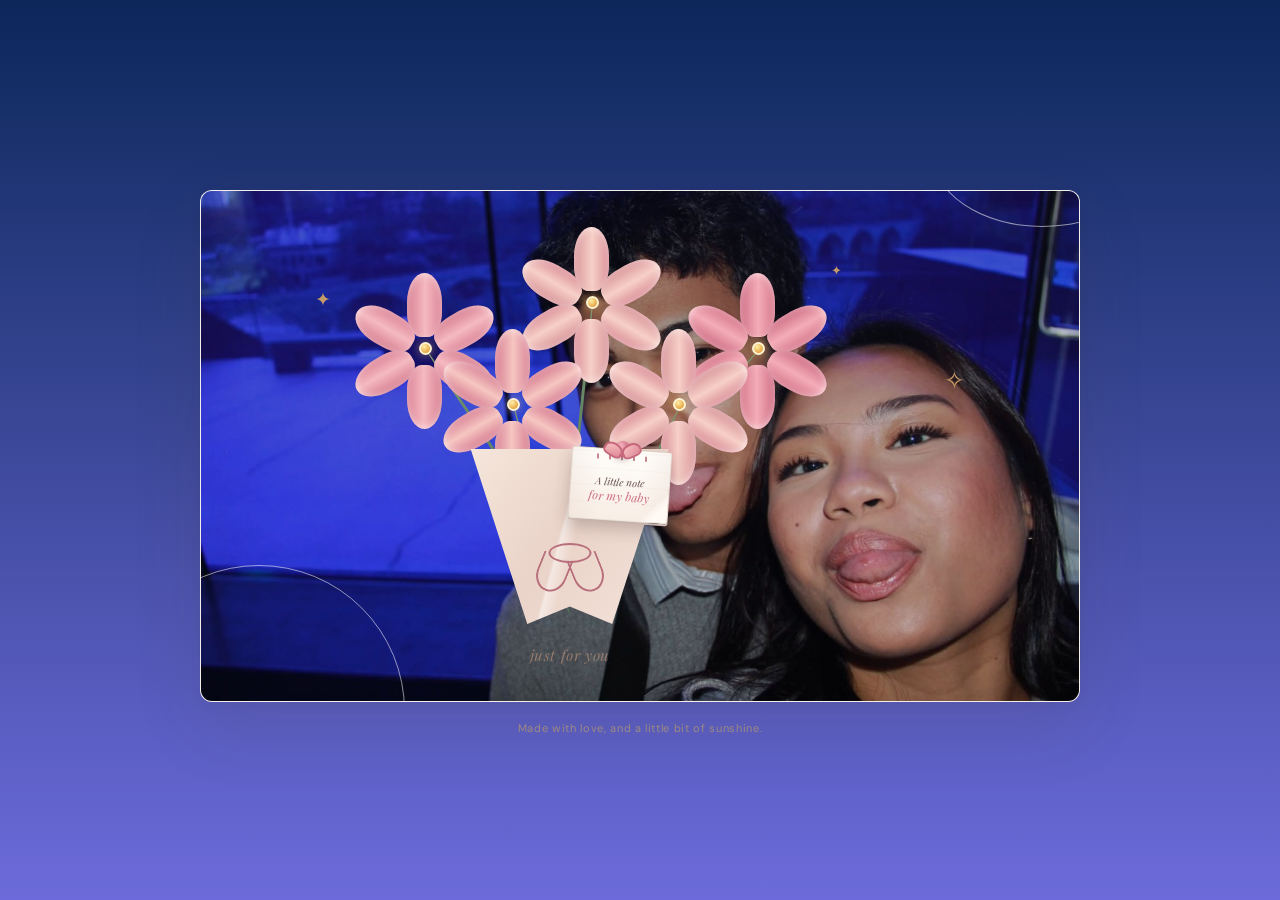
==== index.html @ 362199cf "Add files via upload" ====
<!doctype html>
<html lang="en">
  <head>
    <meta charset="utf-8">
    <meta name="viewport" content="width=device-width, initial-scale=1">
    <meta name="theme-color" content="#a9a9a9">
    <title>A little bouquet for my baby</title>
    <link rel="stylesheet" href="styles.css">
    <script src="script.js" defer></script>
  </head>
  <body>
    <main class="love-note">
      <section class="bouquet-card" aria-label="A bouquet of lilies and a love letter">
        <div class="bouquet-scene" role="img" aria-label="Five pink lilies blooming in a bouquet">
          <span class="sparkle sparkle-one" aria-hidden="true">✦</span>
          <span class="sparkle sparkle-two" aria-hidden="true">✧</span>
          <span class="sparkle sparkle-three" aria-hidden="true">✦</span>

          <div class="stems" aria-hidden="true">
            <i class="stem stem-one"></i>
            <i class="stem stem-two"></i>
            <i class="stem stem-three"></i>
            <i class="stem stem-four"></i>
            <i class="stem stem-five"></i>
            <i class="leaf leaf-one"></i>
            <i class="leaf leaf-two"></i>
            <i class="leaf leaf-three"></i>
            <i class="leaf leaf-four"></i>
          </div>

          <div class="lily lily-one" aria-hidden="true"><span class="flower-head"><i></i><i></i><i></i><i></i><i></i><i></i><b></b></span></div>
          <div class="lily lily-two" aria-hidden="true"><span class="flower-head"><i></i><i></i><i></i><i></i><i></i><i></i><b></b></span></div>
          <div class="lily lily-three" aria-hidden="true"><span class="flower-head"><i></i><i></i><i></i><i></i><i></i><i></i><b></b></span></div>
          <div class="lily lily-four" aria-hidden="true"><span class="flower-head"><i></i><i></i><i></i><i></i><i></i><i></i><b></b></span></div>
          <div class="lily lily-five" aria-hidden="true"><span class="flower-head"><i></i><i></i><i></i><i></i><i></i><i></i><b></b></span></div>

          <div class="wrapper" aria-hidden="true"></div>
          <div class="ribbon" aria-hidden="true"></div>
          <span class="bouquet-caption">just for you</span>
        </div>

        <article class="letter">
          <div class="letter-paper">
            <button class="note-toggle" aria-expanded="false" aria-label="Open love note">
              <span class="note-label">Open note</span>
            </button>
            <span class="paper-binding" aria-hidden="true"></span>
            <p class="paper-front">A little note <span>for my baby</span></p>
            <h1>For my baby, <span>with love</span></h1>
            <div class="rule" aria-hidden="true"><span>✿</span></div>
            <p class="poem">
              Like lilies waking with the morning light,<br>
              you make my every day feel bright.<br>
              Wherever life may lead us to,<br>
              my heart will always bloom for you.
            </p>
            <p class="closing">All my love, always,</p>
            <p class="signature">Adrian pogi <span>♡</span></p>
          </div>
        </article>
      </section>
      <p class="footnote">Made with love, and a little bit of sunshine.</p>
    </main>
  </body>
</html>
---- styles.css ----
@import url("https://fonts.googleapis.com/css2?family=DM+Sans:wght@400;500;600&family=Playfair+Display:ital,wght@0,500;0,600;0,700;1,500&display=swap");

:root {
  color-scheme: light;
  --ink: #473b3a;
  --muted: #9c8580;
  --rose: #ce7187;
  --paper: #fffdfa;
  --green: #66836a;
}

* {
  box-sizing: border-box;
}

body {
  min-width: 320px;
  min-height: 100vh;
  margin: 0;
  display: grid;
  place-items: center;
  padding: 48px 20px 24px;
  color: var(--ink);
  background: linear-gradient(180deg, #0c275a 0%, #6d6bdb 100%);
  font-family: "DM Sans", sans-serif;
}

.love-note {
  width: min(100%, 880px);
}

.bouquet-card {
  position: relative;
  overflow: hidden;
  min-height: 510px;
  background: var(--paper);
  border: 1px solid rgb(128 94 81 / 9%);
  border-radius: 12px;
  box-shadow: 0 24px 70px rgb(83 55 48 / 12%), 0 3px 12px rgb(83 55 48 / 5%);
}

.bouquet-scene {
  position: relative;
  display: grid;
  place-items: center;
  min-height: 510px;
  overflow: hidden;
  background:
    linear-gradient(rgba(27, 28, 59, 0.28), rgba(19, 21, 38, 0.12)),
    url("bouquet-background.jpg") center/cover no-repeat;
}

.bouquet-scene::before,
.bouquet-scene::after {
  position: absolute;
  content: "";
  width: 220px;
  height: 150px;
  border: 1px solid rgb(255 255 255 / 54%);
  border-radius: 50%;
}

.bouquet-scene::before {
  top: -116px;
  right: -74px;
}

.bouquet-scene::after {
  bottom: -156px;
  left: -88px;
  width: 290px;
  height: 290px;
}

.stems {
  position: absolute;
  inset: 0;
  z-index: 2;
}

.lily,
.wrapper,
.ribbon,
.sparkle,
.bouquet-caption {
  position: absolute;
}

.stem {
  position: absolute;
  z-index: 1;
  top: var(--stem-top);
  left: var(--stem-left);
  width: 3px;
  height: 220px;
  background: linear-gradient(#79956f, #4f765a);
  border-radius: 50%;
  transform-origin: top;
}

.stem-one { --stem-top: 31%; --stem-left: 25.4%; transform: rotate(-34deg); }
.stem-two { --stem-top: 22%; --stem-left: 44.4%; transform: rotate(6deg); }
.stem-three { --stem-top: 31%; --stem-left: 63.4%; transform: rotate(41deg); }
.stem-four { --stem-top: 42%; --stem-left: 35.4%; transform: rotate(-15deg); }
.stem-five { --stem-top: 42%; --stem-left: 54.4%; transform: rotate(26deg); }

.leaf {
  position: absolute;
  z-index: 2;
  top: 61%;
  left: 42%;
  width: 75px;
  height: 26px;
  background: linear-gradient(140deg, #89a47b, #5c8062);
  border-radius: 100% 0 100% 0;
  transform-origin: left center;
}

.leaf-one { transform: translate(-2px, -10px) rotate(-23deg); }
.leaf-two { transform: translate(-3px, 5px) rotate(22deg) scaleX(-1); }
.leaf-three { transform: translate(0, 20px) rotate(-18deg); }
.leaf-four { transform: translate(0, 35px) rotate(19deg) scaleX(-1); }

.lily {
  --bloom-delay: 0s;
  position: absolute;
  z-index: 3;
  width: 112px;
  height: 112px;
}

.lily-one { top: 20%; left: 19%; --bloom-delay: 0.1s; }
.lily-two { top: 11%; left: 38%; --bloom-delay: 0.35s; }
.lily-three { top: 20%; left: 57%; --bloom-delay: 0.6s; }
.lily-four { top: 31%; left: 29%; --bloom-delay: 0.85s; }
.lily-five { top: 31%; left: 48%; --bloom-delay: 1.1s; }

.flower-head {
  position: absolute;
  inset: 0;
  animation: bloom 1.2s cubic-bezier(.2, .8, .25, 1) both;
  animation-delay: var(--bloom-delay);
}

.flower-head i {
  position: absolute;
  top: 3px;
  left: 39px;
  width: 35px;
  height: 64px;
  background: linear-gradient(90deg, #d77f91, #f5bac1 52%, #dc8497);
  border-radius: 50% 50% 42% 42% / 46% 46% 38% 38%;
  box-shadow: inset 0 2px 6px rgb(255 255 255 / 48%);
  transform-origin: 50% 86%;
}

.flower-head i:nth-child(1) { transform: rotate(0deg) translateY(-23px); }
.flower-head i:nth-child(2) { transform: rotate(60deg) translateY(-23px); }
.flower-head i:nth-child(3) { transform: rotate(120deg) translateY(-23px); }
.flower-head i:nth-child(4) { transform: rotate(180deg) translateY(-23px); }
.flower-head i:nth-child(5) { transform: rotate(240deg) translateY(-23px); }
.flower-head i:nth-child(6) { transform: rotate(300deg) translateY(-23px); }

.flower-head b {
  position: absolute;
  top: 49px;
  left: 51px;
  width: 13px;
  height: 13px;
  background: radial-gradient(circle at 35% 30%, #fff0a8, #e6a544 72%);
  border: 2px solid #fff4d4;
  border-radius: 50%;
  box-shadow: 0 0 10px rgb(245 197 99 / 55%);
}

.lily-two .flower-head i,
.lily-five .flower-head i {
  background: linear-gradient(90deg, #d9969b, #f7d0c8 52%, #db9099);
}

.lily-three .flower-head i {
  background: linear-gradient(90deg, #cf6e85, #f4adb8 52%, #d6788c);
}

.lily-four .flower-head i {
  background: linear-gradient(90deg, #d77e91, #f6c6c2 52%, #d98396);
}

.wrapper {
  position: absolute;
  z-index: 4;
  bottom: 15%;
  left: 42%;
  width: 236px;
  height: 175px;
  background: linear-gradient(128deg, #f7e8dd, #ead3c8 48%, #f5e5dc);
  clip-path: polygon(8% 0, 92% 0, 68% 100%, 50% 90%, 32% 100%);
  filter: drop-shadow(0 9px 5px rgb(95 61 48 / 10%));
  transform: translateX(-50%);
}

.wrapper::before {
  position: absolute;
  inset: 0;
  content: "";
  background: linear-gradient(105deg, transparent 46%, rgb(255 255 255 / 48%) 47%, transparent 52%);
}

.ribbon {
  position: absolute;
  z-index: 5;
  bottom: 27%;
  left: 42%;
  width: 43px;
  height: 20px;
  border: 2px solid #b86f7b;
  border-radius: 50%;
  transform: translateX(-50%);
}

.ribbon::before,
.ribbon::after {
  position: absolute;
  top: 10px;
  width: 27px;
  height: 35px;
  content: "";
  border: 2px solid #b86f7b;
  border-top: 0;
  border-radius: 0 0 60% 60%;
}

.ribbon::before { right: 22px; transform: rotate(22deg); }
.ribbon::after { left: 22px; transform: rotate(-22deg); }

.sparkle {
  position: absolute;
  z-index: 6;
  color: #c49a68;
  animation: twinkle 2.8s ease-in-out infinite;
}

.sparkle-one { top: 19%; left: 13%; font-size: 19px; }
.sparkle-two { top: 34%; right: 13%; font-size: 25px; animation-delay: .8s; }
.sparkle-three { top: 14%; right: 27%; font-size: 13px; animation-delay: 1.5s; }

.bouquet-caption {
  position: absolute;
  z-index: 6;
  bottom: 7%;
  left: 42%;
  color: #947a6b;
  font-family: "Playfair Display", Georgia, serif;
  font-size: 15px;
  font-style: italic;
  letter-spacing: .04em;
  transform: translateX(-50%);
}

.letter {
  position: absolute;
  left: 42%;
  bottom: 180px;
  z-index: 7;
  display: flex;
  align-items: center;
  justify-content: center;
  text-align: center;
  transition: left 0.35s ease, right 0.35s ease, top 0.35s ease, bottom 0.35s ease, transform 0.35s ease;
}

.note-toggle {
  position: absolute;
  top: -9px;
  left: 50%;
  z-index: 2;
  width: 16px;
  height: 16px;
  padding: 0;
  border: 0;
  border-radius: 50%;
  background: radial-gradient(circle at 35% 30%, #f8b8c0, #bd536e 78%);
  box-shadow: 0 3px 7px rgb(89 43 53 / 35%);
  cursor: pointer;
  transform: translateX(-50%);
  transition: filter 0.2s ease, scale 0.2s ease;
}

.note-toggle::before,
.note-toggle::after {
  position: absolute;
  top: 2px;
  z-index: -1;
  width: 16px;
  height: 10px;
  content: "";
  border: 2px solid #c7687c;
  border-radius: 70% 70% 45% 45%;
  background: linear-gradient(145deg, #f8c3c6, #df8794);
}

.note-toggle::before {
  right: 7px;
  transform: rotate(28deg);
}

.note-toggle::after {
  left: 7px;
  transform: rotate(-28deg);
}

.note-label {
  position: absolute;
  width: 1px;
  height: 1px;
  padding: 0;
  overflow: hidden;
  clip: rect(0, 0, 0, 0);
  white-space: nowrap;
  clip-path: inset(50%);
}

.note-toggle:hover,
.note-toggle:focus-visible {
  filter: brightness(1.08);
  scale: 1.08;
}

.letter-paper {
  position: relative;
  width: 100px;
  height: 72px;
  display: flex;
  align-items: center;
  justify-content: center;
  padding: 17px 7px 7px;
  border: 1px solid rgba(132, 106, 98, 0.2);
  border-radius: 3px;
  background:
    repeating-linear-gradient(0deg, transparent 0 16px, rgba(210, 184, 171, 0.18) 17px),
    linear-gradient(180deg, #fffefa, #f8eee5);
  box-shadow: 0 8px 16px rgba(60, 39, 43, 0.24), 0 2px 0 #e8d5ca;
  transform: rotate(4deg);
  transition: transform 0.35s ease, box-shadow 0.35s ease, width 0.35s ease, padding 0.35s ease;
}

.letter-paper::before {
  content: "";
  position: absolute;
  inset: 0;
  z-index: -1;
  background: linear-gradient(90deg, rgba(204, 170, 160, 0.12), transparent 28%, transparent 72%, rgba(204, 170, 160, 0.12));
  pointer-events: none;
}

.paper-front {
  margin: 0;
  color: #66504d;
  font-family: "Playfair Display", Georgia, serif;
  font-size: 10px;
  font-style: italic;
  line-height: 1.25;
}

.paper-front span {
  display: block;
  color: var(--rose);
  font-size: 12px;
}

.paper-binding {
  position: absolute;
  top: 5px;
  left: 19%;
  width: 62%;
  height: 5px;
  border-radius: 999px;
  background: repeating-linear-gradient(90deg, transparent 0 5px, #c98792 5px 7px, transparent 7px 12px);
}

.letter-paper > h1,
.letter-paper > .rule,
.letter-paper > .poem,
.letter-paper > .closing,
.letter-paper > .signature {
  display: none;
}

.letter-paper::after {
  position: absolute;
  right: 0;
  bottom: 0;
  width: 28px;
  height: 28px;
  content: "";
  background: linear-gradient(135deg, #e8d7ce, #fffaf4 68%);
  clip-path: polygon(0 100%, 100% 0, 100% 100%);
  filter: drop-shadow(-2px -2px 2px rgba(94, 72, 65, 0.12));
}

.letter.is-open .letter-paper {
  display: block;
  height: auto;
  transform: rotate(0deg);
  box-shadow: 0 26px 36px rgba(60, 39, 43, 0.24), 0 3px 0 #e8d5ca, 0 6px 0 #fffaf5;
  width: 300px;
  padding: 32px 20px 20px;
}

.letter.is-open {
  left: 50%;
  right: auto;
  top: 50%;
  bottom: auto;
  z-index: 8;
  transform: translate(-50%, -50%);
}

.letter.is-open .paper-front {
  display: none;
}

.letter.is-open .letter-paper > h1,
.letter.is-open .letter-paper > .poem,
.letter.is-open .letter-paper > .closing,
.letter.is-open .letter-paper > .signature {
  display: block;
}

.letter.is-open .letter-paper > .rule {
  display: flex;
}

.letter-paper h1 {
  font-size: clamp(22px, 2vw, 28px);
}

.letter-paper .poem {
  font-size: 13px;
  line-height: 1.8;
}

.letter-paper .signature {
  font-size: 18px;
}

.eyebrow {
  margin: 0 0 18px;
  color: var(--muted);
  font-size: 10px;
  font-weight: 600;
  letter-spacing: .17em;
  line-height: 1.8;
  text-transform: uppercase;
}

h1 {
  margin: 0;
  font-family: "Playfair Display", Georgia, serif;
  font-size: clamp(32px, 4vw, 43px);
  font-weight: 500;
  line-height: 1.2;
}

h1 span {
  display: block;
  color: var(--rose);
  font-style: italic;
}

.rule {
  display: flex;
  align-items: center;
  gap: 12px;
  width: 112px;
  margin: 25px auto 23px;
  color: #c79183;
  font-size: 15px;
}

.rule::before,
.rule::after {
  height: 1px;
  flex: 1;
  content: "";
  background: #e9d9d2;
}

.poem {
  margin: 0;
  color: #695b58;
  font-family: "Playfair Display", Georgia, serif;
  font-size: 16px;
  line-height: 2;
}

.closing {
  margin: 31px 0 4px;
  color: var(--muted);
  font-size: 12px;
}

.signature {
  margin: 0;
  color: #66504d;
  font-family: "Playfair Display", Georgia, serif;
  font-size: 22px;
  font-style: italic;
}

.signature span {
  color: var(--rose);
  font-family: sans-serif;
  font-size: 19px;
}

.footnote {
  margin: 19px 0 0;
  color: #a48f87;
  font-size: 11px;
  letter-spacing: .06em;
  text-align: center;
}

@keyframes bloom {
  from { opacity: 0; transform: scale(.2) rotate(-18deg); }
  to { opacity: 1; transform: scale(1) rotate(0); }
}

@keyframes twinkle {
  0%, 100% { opacity: .55; transform: scale(.85); }
  50% { opacity: 1; transform: scale(1.15); }
}

@media (max-width: 680px) {
  body {
    padding: 22px 14px;
  }

  .bouquet-scene {
    min-height: 400px;
  }

  .letter {
    left: 42%;
    bottom: 140px;
  }

  .letter-paper {
    width: 88px;
    height: 66px;
  }

  .letter.is-open .letter-paper {
    width: 230px;
  }

  .letter.is-open {
    left: 50%;
    top: 50%;
    bottom: auto;
  }

  .lily { transform: scale(0.8); transform-origin: top left; }
  .lily-one { left: 8%; }
  .lily-two { left: 31%; }
  .lily-three { left: 54%; }
  .lily-four { left: 19%; }
  .lily-five { left: 42%; }

  .stem { height: 105px; }
  .stem-one { --stem-top: 32%; --stem-left: 19%; transform: rotate(-23deg); }
  .stem-two { --stem-top: 23%; --stem-left: 42%; transform: rotate(0deg); }
  .stem-three { --stem-top: 32%; --stem-left: 65%; transform: rotate(31deg); }
  .stem-four { --stem-top: 43%; --stem-left: 30%; transform: rotate(-15deg); }
  .stem-five { --stem-top: 43%; --stem-left: 53%; transform: rotate(15deg); }
  .leaf { left: 42%; }
  .wrapper { left: 42%; bottom: 12%; height: 153px; }
  .ribbon { left: 42%; bottom: 24%; }
  .bouquet-caption { left: 42%; bottom: 4%; }
}

@media (prefers-reduced-motion: reduce) {
  *,
  *::before,
  *::after {
    animation-duration: .01ms !important;
    animation-iteration-count: 1 !important;
    scroll-behavior: auto !important;
  }
}
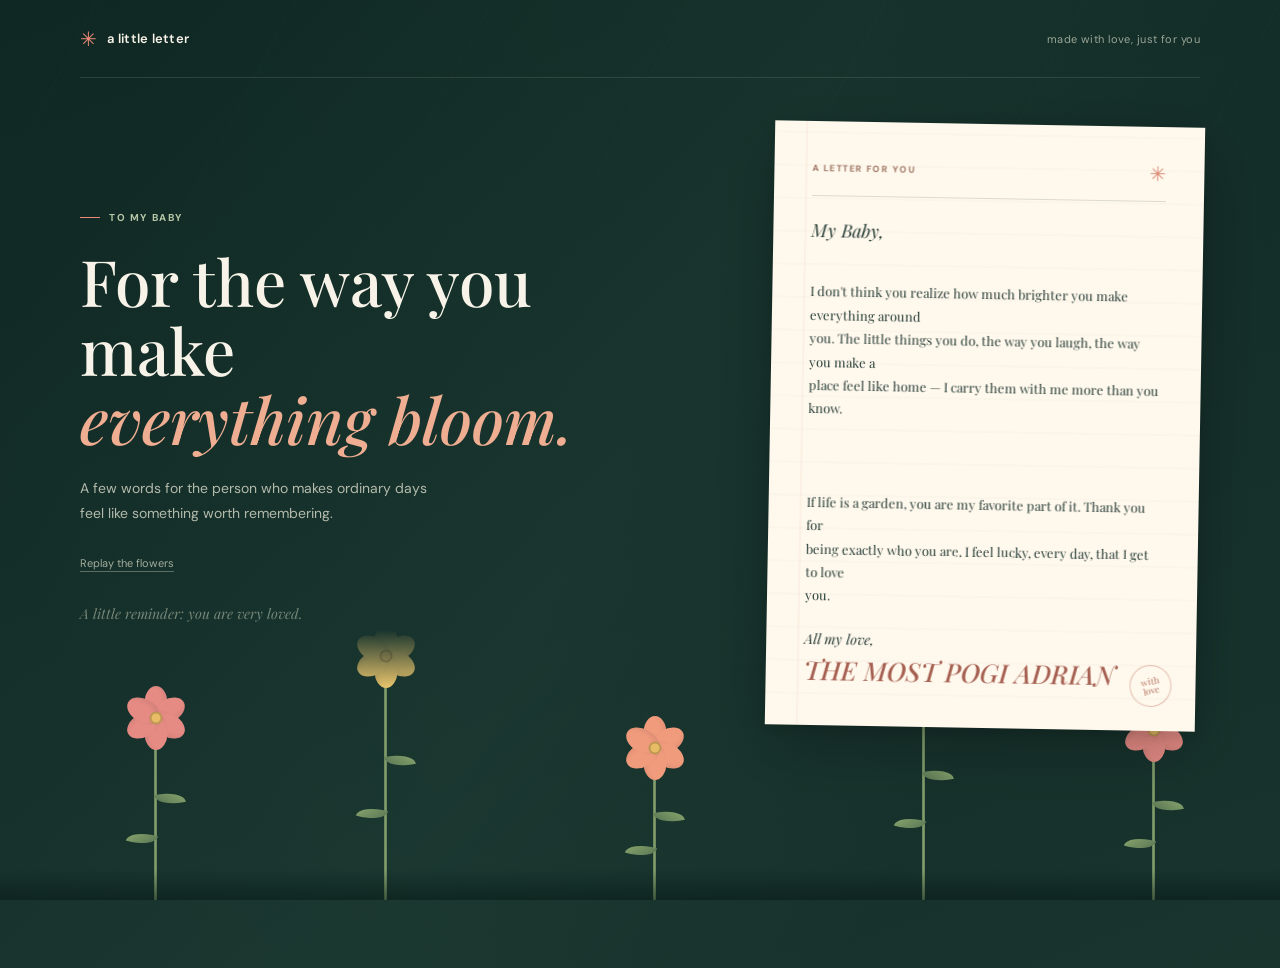
==== commit 0ce38d7a: "Add files via upload" ====
--- a/index.html
+++ b/index.html
@@ -1,65 +1,110 @@
 <!doctype html>
 <html lang="en">
-  <head>
-    <meta charset="utf-8">
-    <meta name="viewport" content="width=device-width, initial-scale=1">
-    <meta name="theme-color" content="#a9a9a9">
-    <title>A little bouquet for my baby</title>
-    <link rel="stylesheet" href="styles.css">
-    <script src="script.js" defer></script>
-  </head>
-  <body>
-    <main class="love-note">
-      <section class="bouquet-card" aria-label="A bouquet of lilies and a love letter">
-        <div class="bouquet-scene" role="img" aria-label="Five pink lilies blooming in a bouquet">
-          <span class="sparkle sparkle-one" aria-hidden="true">✦</span>
-          <span class="sparkle sparkle-two" aria-hidden="true">✧</span>
-          <span class="sparkle sparkle-three" aria-hidden="true">✦</span>
+	<head>
+		<meta charset="UTF-8" />
+		<meta name="viewport" content="width=device-width, initial-scale=1.0" />
+		<meta name="theme-color" content="#102823" />
+		<meta
+			name="description"
+			content="A little letter for someone who makes life bloom."
+		/>
+		<title>A Little Letter for You</title>
+		<link rel="preconnect" href="https://fonts.googleapis.com" />
+		<link rel="preconnect" href="https://fonts.gstatic.com" crossorigin />
+		<link
+			href="https://fonts.googleapis.com/css2?family=DM+Sans:wght@400;500;600;700&family=Playfair+Display:ital,wght@0,500;0,600;1,500;1,600&display=swap"
+			rel="stylesheet"
+		/>
+		<link rel="stylesheet" href="style.css" />
+	</head>
+	<body>
+		<div class="page-glow" aria-hidden="true"></div>
+		<header class="topbar">
+			<a class="wordmark" href="#home" aria-label="A little letter, home">
+				<span class="wordmark-flower" aria-hidden="true">✳</span>
+				<span>a little letter</span>
+			</a>
+			<span class="topbar-note">made with love, just for you</span>
+		</header>
 
-          <div class="stems" aria-hidden="true">
-            <i class="stem stem-one"></i>
-            <i class="stem stem-two"></i>
-            <i class="stem stem-three"></i>
-            <i class="stem stem-four"></i>
-            <i class="stem stem-five"></i>
-            <i class="leaf leaf-one"></i>
-            <i class="leaf leaf-two"></i>
-            <i class="leaf leaf-three"></i>
-            <i class="leaf leaf-four"></i>
-          </div>
+		<main id="home" class="page-shell">
+			<section class="intro" aria-labelledby="page-title">
+				<p class="eyebrow"><span></span> To My Baby</p>
+				<h1 id="page-title">For the way you make <em>everything bloom.</em></h1>
+				<p class="intro-copy">
+					A few words for the person who makes ordinary days feel like something
+					worth remembering.
+				</p>
+				<div class="intro-actions">
+					<button class="replay-button" id="replay-bloom" type="button">
+						Replay the flowers
+					</button>
+				</div>
+				<p class="tiny-note">A little reminder: you are very loved.</p>
+			</section>
 
-          <div class="lily lily-one" aria-hidden="true"><span class="flower-head"><i></i><i></i><i></i><i></i><i></i><i></i><b></b></span></div>
-          <div class="lily lily-two" aria-hidden="true"><span class="flower-head"><i></i><i></i><i></i><i></i><i></i><i></i><b></b></span></div>
-          <div class="lily lily-three" aria-hidden="true"><span class="flower-head"><i></i><i></i><i></i><i></i><i></i><i></i><b></b></span></div>
-          <div class="lily lily-four" aria-hidden="true"><span class="flower-head"><i></i><i></i><i></i><i></i><i></i><i></i><b></b></span></div>
-          <div class="lily lily-five" aria-hidden="true"><span class="flower-head"><i></i><i></i><i></i><i></i><i></i><i></i><b></b></span></div>
+			<article class="letter" aria-label="Your letter">
+				<div class="letter-topline">
+					<span class="letter-label">A letter for you</span>
+					<span class="letter-sparkle" aria-hidden="true">✳</span>
+				</div>
+				<div class="letter-rule"></div>
+				<p class="letter-to" id="letter-to">My Baby,</p>
+				<p class="letter-message" id="letter-message">
+					I don't think you realize how much brighter you make everything around
+					you. The little things you do, the way you laugh, the way you make a
+					place feel like home — I carry them with me more than you know.
+					<br /><br />
+					If life is a garden, you are my favorite part of it. Thank you for
+					being exactly who you are. I feel lucky, every day, that I get to love
+					you.
+				</p>
+				<p class="letter-signoff">All my love,</p>
+				<p class="letter-signature" id="letter-signature">THE MOST POGI ADRIAN</p>
+				<span class="letter-stamp" aria-hidden="true">with<br />love</span>
+			</article>
+		</main>
 
-          <div class="wrapper" aria-hidden="true"></div>
-          <div class="ribbon" aria-hidden="true"></div>
-          <span class="bouquet-caption">just for you</span>
-        </div>
+		<div class="flower-bed" id="flower-bed" aria-hidden="true">
+			<div class="flower flower-one" style="--height: 190px; --delay: 0.1s">
+				<span class="stem"></span><span class="leaf leaf-left"></span><span class="leaf leaf-right"></span>
+				<span class="flower-head rose">
+					<i class="petal" style="--turn: 0deg"></i><i class="petal" style="--turn: 60deg"></i><i class="petal" style="--turn: 120deg"></i><i class="petal" style="--turn: 180deg"></i><i class="petal" style="--turn: 240deg"></i><i class="petal" style="--turn: 300deg"></i><i class="flower-center"></i>
+				</span>
+			</div>
+			<div class="flower flower-two" style="--height: 252px; --delay: 0.34s">
+				<span class="stem"></span><span class="leaf leaf-left"></span><span class="leaf leaf-right"></span>
+				<span class="flower-head buttercup">
+					<i class="petal" style="--turn: 0deg"></i><i class="petal" style="--turn: 60deg"></i><i class="petal" style="--turn: 120deg"></i><i class="petal" style="--turn: 180deg"></i><i class="petal" style="--turn: 240deg"></i><i class="petal" style="--turn: 300deg"></i><i class="flower-center"></i>
+				</span>
+			</div>
+			<div class="flower flower-three" style="--height: 160px; --delay: 0.52s">
+				<span class="stem"></span><span class="leaf leaf-left"></span><span class="leaf leaf-right"></span>
+				<span class="flower-head coral">
+					<i class="petal" style="--turn: 0deg"></i><i class="petal" style="--turn: 60deg"></i><i class="petal" style="--turn: 120deg"></i><i class="petal" style="--turn: 180deg"></i><i class="petal" style="--turn: 240deg"></i><i class="petal" style="--turn: 300deg"></i><i class="flower-center"></i>
+				</span>
+			</div>
+			<div class="flower flower-four" style="--height: 228px; --delay: 0.22s">
+				<span class="stem"></span><span class="leaf leaf-left"></span><span class="leaf leaf-right"></span>
+				<span class="flower-head lilac">
+					<i class="petal" style="--turn: 0deg"></i><i class="petal" style="--turn: 60deg"></i><i class="petal" style="--turn: 120deg"></i><i class="petal" style="--turn: 180deg"></i><i class="petal" style="--turn: 240deg"></i><i class="petal" style="--turn: 300deg"></i><i class="flower-center"></i>
+				</span>
+			</div>
+			<div class="flower flower-five" style="--height: 178px; --delay: 0.43s">
+				<span class="stem"></span><span class="leaf leaf-left"></span><span class="leaf leaf-right"></span>
+				<span class="flower-head rose">
+					<i class="petal" style="--turn: 0deg"></i><i class="petal" style="--turn: 60deg"></i><i class="petal" style="--turn: 120deg"></i><i class="petal" style="--turn: 180deg"></i><i class="petal" style="--turn: 240deg"></i><i class="petal" style="--turn: 300deg"></i><i class="flower-center"></i>
+				</span>
+			</div>
+		</div>
 
-        <article class="letter">
-          <div class="letter-paper">
-            <button class="note-toggle" aria-expanded="false" aria-label="Open love note">
-              <span class="note-label">Open note</span>
-            </button>
-            <span class="paper-binding" aria-hidden="true"></span>
-            <p class="paper-front">A little note <span>for my baby</span></p>
-            <h1>For my baby, <span>with love</span></h1>
-            <div class="rule" aria-hidden="true"><span>✿</span></div>
-            <p class="poem">
-              Like lilies waking with the morning light,<br>
-              you make my every day feel bright.<br>
-              Wherever life may lead us to,<br>
-              my heart will always bloom for you.
-            </p>
-            <p class="closing">All my love, always,</p>
-            <p class="signature">Adrian pogi <span>♡</span></p>
-          </div>
-        </article>
-      </section>
-      <p class="footnote">Made with love, and a little bit of sunshine.</p>
-    </main>
-  </body>
+		<script>
+			document.querySelector("#replay-bloom").addEventListener("click", () => {
+				const flowerBed = document.querySelector("#flower-bed");
+				flowerBed.classList.remove("is-blooming");
+				void flowerBed.offsetWidth;
+				flowerBed.classList.add("is-blooming");
+			});
+		</script>
+	</body>
 </html>
--- a/style.css
+++ b/style.css
@@ -0,0 +1,688 @@
+:root {
+	color-scheme: dark;
+	--night: #102823;
+	--night-light: #193a32;
+	--ink: #263d36;
+	--paper: #fff8ed;
+	--coral: #ed8a75;
+	--gold: #f0c46e;
+	--mint: #a7c7a6;
+	font-family: "DM Sans", sans-serif;
+	font-synthesis: none;
+	text-rendering: optimizeLegibility;
+	-webkit-font-smoothing: antialiased;
+	-moz-osx-font-smoothing: grayscale;
+}
+
+* {
+	box-sizing: border-box;
+}
+
+body {
+	min-width: 320px;
+	min-height: 100vh;
+	margin: 0;
+	overflow-x: hidden;
+	color: #f7f3e8;
+	background:
+		linear-gradient(118deg, transparent 10%, rgba(84, 139, 112, 0.08) 48%, transparent 76%),
+		linear-gradient(160deg, #102823 0%, #142e29 52%, #18342d 100%);
+}
+
+button,
+input,
+textarea {
+	font: inherit;
+}
+
+button {
+	cursor: pointer;
+}
+
+.page-glow {
+	position: fixed;
+	z-index: 0;
+	inset: 0;
+	pointer-events: none;
+	background: repeating-linear-gradient(118deg, transparent 0 86px, rgba(200, 220, 174, 0.018) 87px, transparent 88px 174px);
+	mask-image: linear-gradient(to bottom, black, transparent 82%);
+}
+
+.topbar,
+.page-shell {
+	position: relative;
+	z-index: 1;
+	width: min(1120px, calc(100% - 64px));
+	margin-inline: auto;
+}
+
+.topbar {
+	display: flex;
+	align-items: center;
+	justify-content: space-between;
+	min-height: 78px;
+	border-bottom: 1px solid rgba(236, 238, 210, 0.12);
+}
+
+.wordmark {
+	display: inline-flex;
+	align-items: center;
+	gap: 10px;
+	color: #f8f3e8;
+	font-size: 13px;
+	font-weight: 600;
+	text-decoration: none;
+	letter-spacing: 0.02em;
+}
+
+.wordmark-flower {
+	color: var(--coral);
+	font-size: 20px;
+}
+
+.topbar-note {
+	color: rgba(235, 239, 216, 0.62);
+	font-size: 11px;
+	letter-spacing: 0.04em;
+}
+
+.page-shell {
+	display: grid;
+	grid-template-columns: minmax(0, 1fr) minmax(370px, 0.9fr);
+	align-items: center;
+	gap: clamp(42px, 8vw, 110px);
+	min-height: calc(100svh - 78px);
+	padding-block: 46px 240px;
+}
+
+.intro {
+	max-width: 520px;
+	padding-bottom: 18px;
+	animation: rise-in 850ms both;
+}
+
+.eyebrow {
+	display: flex;
+	align-items: center;
+	gap: 9px;
+	margin: 0 0 22px;
+	color: #b7c8a9;
+	font-size: 10px;
+	font-weight: 700;
+	letter-spacing: 0.16em;
+	text-transform: uppercase;
+}
+
+.eyebrow span {
+	width: 20px;
+	height: 1px;
+	background: var(--coral);
+}
+
+h1,
+h2,
+.letter-signature {
+	font-family: "Playfair Display", Georgia, serif;
+	font-weight: 500;
+}
+
+h1 {
+	max-width: 570px;
+	margin: 0;
+	font-size: clamp(42px, 5vw, 66px);
+	line-height: 1.08;
+}
+
+h1 em {
+	display: block;
+	color: #efad91;
+	font-weight: 500;
+}
+
+.intro-copy {
+	max-width: 360px;
+	margin: 23px 0 0;
+	color: rgba(240, 240, 222, 0.72);
+	font-size: 14px;
+	line-height: 1.8;
+}
+
+.intro-actions {
+	display: flex;
+	align-items: center;
+	flex-wrap: wrap;
+	gap: 22px;
+	margin-top: 30px;
+}
+
+.text-button,
+.replay-button {
+	padding: 0;
+	border: 0;
+	background: transparent;
+}
+
+.text-button {
+	display: inline-flex;
+	align-items: center;
+	gap: 9px;
+	color: #f7e7c7;
+	font-size: 12px;
+	font-weight: 700;
+}
+
+.button-mark {
+	display: grid;
+	width: 32px;
+	height: 32px;
+	place-items: center;
+	border: 1px solid rgba(242, 201, 145, 0.48);
+	border-radius: 50%;
+	color: #f2c991;
+	font-size: 16px;
+}
+
+.replay-button {
+	color: rgba(238, 241, 220, 0.65);
+	font-size: 11px;
+	text-decoration: underline;
+	text-decoration-color: rgba(238, 241, 220, 0.32);
+	text-underline-offset: 4px;
+}
+
+.text-button:hover,
+.replay-button:hover {
+	color: #fff;
+}
+
+.tiny-note {
+	margin: 34px 0 0;
+	color: rgba(235, 239, 216, 0.45);
+	font-family: "Playfair Display", Georgia, serif;
+	font-size: 14px;
+	font-style: italic;
+}
+
+.letter {
+	position: relative;
+	width: 100%;
+	max-width: 430px;
+	min-height: 420px;
+	justify-self: end;
+	padding: 34px 38px 38px;
+	transform: rotate(1deg);
+	color: var(--ink);
+	background:
+		linear-gradient(90deg, transparent 0 31px, rgba(216, 163, 128, 0.18) 32px, transparent 33px),
+		repeating-linear-gradient(0deg, transparent 0 31px, rgba(59, 92, 75, 0.045) 32px, transparent 33px),
+		var(--paper);
+	box-shadow: 0 22px 65px rgba(0, 0, 0, 0.24), 0 4px 14px rgba(0, 0, 0, 0.12);
+	animation: paper-in 900ms 120ms both;
+}
+
+.letter-topline {
+	display: flex;
+	align-items: center;
+	justify-content: space-between;
+	color: #9c7461;
+}
+
+.letter-label {
+	font-size: 9px;
+	font-weight: 700;
+	letter-spacing: 0.16em;
+	text-transform: uppercase;
+}
+
+.letter-sparkle {
+	color: #db8d76;
+	font-size: 20px;
+}
+
+.letter-rule {
+	height: 1px;
+	margin: 14px 0 22px;
+	background: rgba(57, 82, 69, 0.18);
+}
+
+.letter-to,
+.letter-message,
+.letter-signoff {
+	font-family: "Playfair Display", Georgia, serif;
+}
+
+.letter-to {
+	margin: 0 0 14px;
+	font-size: 18px;
+	font-style: italic;
+}
+
+.letter-message {
+	margin: 0;
+	white-space: pre-line;
+	font-size: 13px;
+	line-height: 1.8;
+}
+
+.letter-signoff {
+	margin: 22px 0 4px;
+	font-size: 14px;
+	font-style: italic;
+}
+
+.letter-signature {
+	margin: 0;
+	color: #a55f50;
+	font-size: 26px;
+	font-style: italic;
+}
+
+.letter-stamp {
+	position: absolute;
+	right: 24px;
+	bottom: 24px;
+	display: grid;
+	width: 42px;
+	height: 42px;
+	place-content: center;
+	border: 1px solid rgba(190, 113, 91, 0.42);
+	border-radius: 50%;
+	color: #b16c58;
+	font-family: "Playfair Display", Georgia, serif;
+	font-size: 9px;
+	line-height: 1.05;
+	text-align: center;
+	transform: rotate(-13deg);
+}
+
+.flower-bed {
+	position: fixed;
+	z-index: 0;
+	right: 0;
+	bottom: 0;
+	left: 0;
+	height: 270px;
+	pointer-events: none;
+	overflow: hidden;
+	mask-image: linear-gradient(to bottom, transparent 0%, black 22%);
+}
+
+.flower-bed::after {
+	position: absolute;
+	right: 0;
+	bottom: 0;
+	left: 0;
+	height: 30px;
+	background: linear-gradient(0deg, rgba(7, 24, 21, 0.52), transparent);
+	content: "";
+}
+
+.flower {
+	position: absolute;
+	bottom: -8px;
+	left: var(--left);
+	width: 4px;
+	height: var(--height);
+	transform: scaleY(0);
+	transform-origin: bottom center;
+	animation: grow 1.15s cubic-bezier(0.18, 0.72, 0.24, 1) var(--delay) forwards;
+}
+
+.flower-one { --left: 12%; }
+.flower-two { --left: 30%; }
+.flower-three { --left: 51%; }
+.flower-four { --left: 72%; }
+.flower-five { --left: 90%; }
+
+.stem {
+	position: absolute;
+	inset: 0 auto 0 0;
+	width: 3px;
+	border-radius: 4px;
+	background: linear-gradient(90deg, #627f58, #8ca772 65%, #536e4f);
+}
+
+.leaf {
+	position: absolute;
+	z-index: 1;
+	width: 30px;
+	height: 13px;
+	border-radius: 100% 0 100% 0;
+	background: linear-gradient(135deg, #8fab70, #526f51);
+}
+
+.leaf-left {
+	top: 60%;
+	right: 1px;
+	transform: rotate(16deg);
+}
+
+.leaf-right {
+	top: 39%;
+	left: 1px;
+	transform: scaleX(-1) rotate(12deg);
+}
+
+.flower-head {
+	position: absolute;
+	top: -34px;
+	left: 50%;
+	width: 68px;
+	height: 68px;
+	transform: translateX(-50%) scale(0);
+	animation: blossom 650ms cubic-bezier(0.16, 0.82, 0.34, 1.16) calc(var(--delay) + 850ms) forwards;
+}
+
+.petal {
+	position: absolute;
+	top: 50%;
+	left: 50%;
+	width: 23px;
+	height: 34px;
+	border-radius: 60% 60% 48% 48%;
+	background: var(--petal-color);
+	box-shadow: inset -3px -3px 4px rgba(73, 52, 48, 0.1);
+	transform: translate(-50%, -50%) rotate(var(--turn)) translateY(-15px);
+}
+
+.rose { --petal-color: #e58b84; }
+.buttercup { --petal-color: #efc96f; }
+.coral { --petal-color: #f19b7d; }
+.lilac { --petal-color: #c5a5ae; }
+
+.flower-center {
+	position: absolute;
+	z-index: 1;
+	top: 50%;
+	left: 50%;
+	width: 13px;
+	height: 13px;
+	border: 2px solid rgba(113, 82, 43, 0.35);
+	border-radius: 50%;
+	background: #e8bc66;
+	transform: translate(-50%, -50%);
+}
+
+.edit-dialog {
+	width: min(520px, calc(100% - 32px));
+	max-height: min(90vh, 760px);
+	padding: 30px;
+	border: 1px solid rgba(191, 157, 125, 0.35);
+	border-radius: 4px;
+	color: var(--ink);
+	background: var(--paper);
+	box-shadow: 0 24px 90px rgba(0, 0, 0, 0.4);
+}
+
+.edit-dialog::backdrop {
+	background: rgba(5, 19, 16, 0.72);
+	backdrop-filter: blur(5px);
+}
+
+.dialog-heading {
+	display: flex;
+	justify-content: space-between;
+	gap: 20px;
+	margin-bottom: 24px;
+}
+
+.dialog-heading .eyebrow {
+	margin-bottom: 10px;
+	color: #92745f;
+}
+
+.dialog-heading h2 {
+	margin: 0;
+	font-size: 28px;
+}
+
+.close-button {
+	align-self: flex-start;
+	width: 32px;
+	height: 32px;
+	border: 1px solid rgba(38, 61, 54, 0.2);
+	border-radius: 50%;
+	color: var(--ink);
+	background: transparent;
+	font-size: 22px;
+	line-height: 1;
+}
+
+.edit-dialog label {
+	display: block;
+	margin: 16px 0 7px;
+	color: #536a5e;
+	font-size: 11px;
+	font-weight: 700;
+}
+
+.edit-dialog input,
+.edit-dialog textarea {
+	display: block;
+	width: 100%;
+	padding: 11px 12px;
+	border: 1px solid rgba(38, 61, 54, 0.22);
+	border-radius: 2px;
+	outline: none;
+	color: var(--ink);
+	background: rgba(255, 255, 255, 0.54);
+	font-size: 13px;
+	line-height: 1.6;
+}
+
+.edit-dialog input:focus,
+.edit-dialog textarea:focus {
+	border-color: #b66f59;
+	box-shadow: 0 0 0 2px rgba(182, 111, 89, 0.14);
+}
+
+.edit-dialog textarea {
+	min-height: 150px;
+	resize: vertical;
+}
+
+.dialog-actions {
+	display: flex;
+	justify-content: flex-end;
+	gap: 10px;
+	margin-top: 24px;
+}
+
+.cancel-button,
+.save-button {
+	min-height: 40px;
+	padding: 0 16px;
+	border-radius: 2px;
+	font-size: 12px;
+	font-weight: 700;
+}
+
+.cancel-button {
+	border: 1px solid rgba(38, 61, 54, 0.25);
+	color: var(--ink);
+	background: transparent;
+}
+
+.save-button {
+	border: 1px solid #315348;
+	color: #fff8ed;
+	background: #315348;
+}
+
+button:focus-visible,
+a:focus-visible {
+	outline: 2px solid #f0c46e;
+	outline-offset: 4px;
+}
+
+@keyframes grow {
+	to { transform: scaleY(1); }
+}
+
+@keyframes blossom {
+	to { transform: translateX(-50%) scale(1); }
+}
+
+@keyframes rise-in {
+	from { opacity: 0; transform: translateY(14px); }
+	to { opacity: 1; transform: translateY(0); }
+}
+
+@keyframes paper-in {
+	from { opacity: 0; transform: translateY(16px) rotate(1deg); }
+	to { opacity: 1; transform: translateY(0) rotate(1deg); }
+}
+
+.is-blooming .flower {
+	animation: none;
+	transform: scaleY(0);
+}
+
+.is-blooming .flower-head {
+	animation: none;
+	transform: translateX(-50%) scale(0);
+}
+
+.is-blooming .flower {
+	animation: grow 1.15s cubic-bezier(0.18, 0.72, 0.24, 1) var(--delay) forwards;
+}
+
+.is-blooming .flower-head {
+	animation: blossom 650ms cubic-bezier(0.16, 0.82, 0.34, 1.16) calc(var(--delay) + 850ms) forwards;
+}
+
+@media (max-width: 820px) {
+	.page-shell {
+		grid-template-columns: minmax(0, 1fr) minmax(310px, 0.88fr);
+		gap: 32px;
+	}
+
+	.letter {
+		padding-inline: 30px;
+	}
+}
+
+@media (max-width: 680px) {
+	.topbar,
+	.page-shell {
+		width: min(100% - 40px, 480px);
+	}
+
+	.topbar {
+		min-height: 66px;
+	}
+
+	.topbar-note {
+		font-size: 10px;
+	}
+
+	.page-shell {
+		display: flex;
+		flex-direction: column;
+		align-items: stretch;
+		gap: 36px;
+		padding-block: 52px 220px;
+	}
+
+	.intro {
+		padding-bottom: 0;
+	}
+
+	h1 {
+		max-width: 470px;
+		font-size: clamp(42px, 11vw, 58px);
+	}
+
+	.intro-copy {
+		max-width: 430px;
+		margin-top: 18px;
+	}
+
+	.intro-actions {
+		margin-top: 23px;
+	}
+
+	.tiny-note {
+		margin-top: 23px;
+	}
+
+	.letter {
+		align-self: center;
+		width: min(100%, 430px);
+		min-height: 0;
+		padding: 28px 30px 34px;
+	}
+
+	.letter-message {
+		font-size: 12px;
+	}
+
+	.flower-bed {
+		height: 185px;
+	}
+
+	.flower-one { --left: 8%; }
+	.flower-two { --left: 29%; }
+	.flower-three { --left: 52%; }
+	.flower-four { --left: 75%; }
+	.flower-five { --left: 94%; }
+
+	.flower-head {
+		transform: translateX(-50%) scale(0.76);
+	}
+
+	.is-blooming .flower-head {
+		transform: translateX(-50%) scale(0);
+	}
+
+	.is-blooming .flower-head {
+		animation: blossom-small 650ms cubic-bezier(0.16, 0.82, 0.34, 1.16) calc(var(--delay) + 850ms) forwards;
+	}
+
+	.edit-dialog {
+		padding: 24px 20px;
+	}
+}
+
+@keyframes blossom-small {
+	to { transform: translateX(-50%) scale(0.76); }
+}
+
+@media (max-width: 380px) {
+	.topbar,
+	.page-shell {
+		width: calc(100% - 32px);
+	}
+
+	.topbar-note {
+		max-width: 130px;
+		text-align: right;
+	}
+
+	.letter {
+		padding-inline: 24px;
+	}
+
+	.intro-actions {
+		gap: 15px;
+	}
+}
+
+@media (prefers-reduced-motion: reduce) {
+	*,
+	*::before,
+	*::after {
+		scroll-behavior: auto !important;
+		animation-duration: 0.01ms !important;
+		animation-iteration-count: 1 !important;
+		transition-duration: 0.01ms !important;
+	}
+
+	.flower {
+		transform: scaleY(1);
+	}
+
+	.flower-head {
+		transform: translateX(-50%) scale(1);
+	}
+}
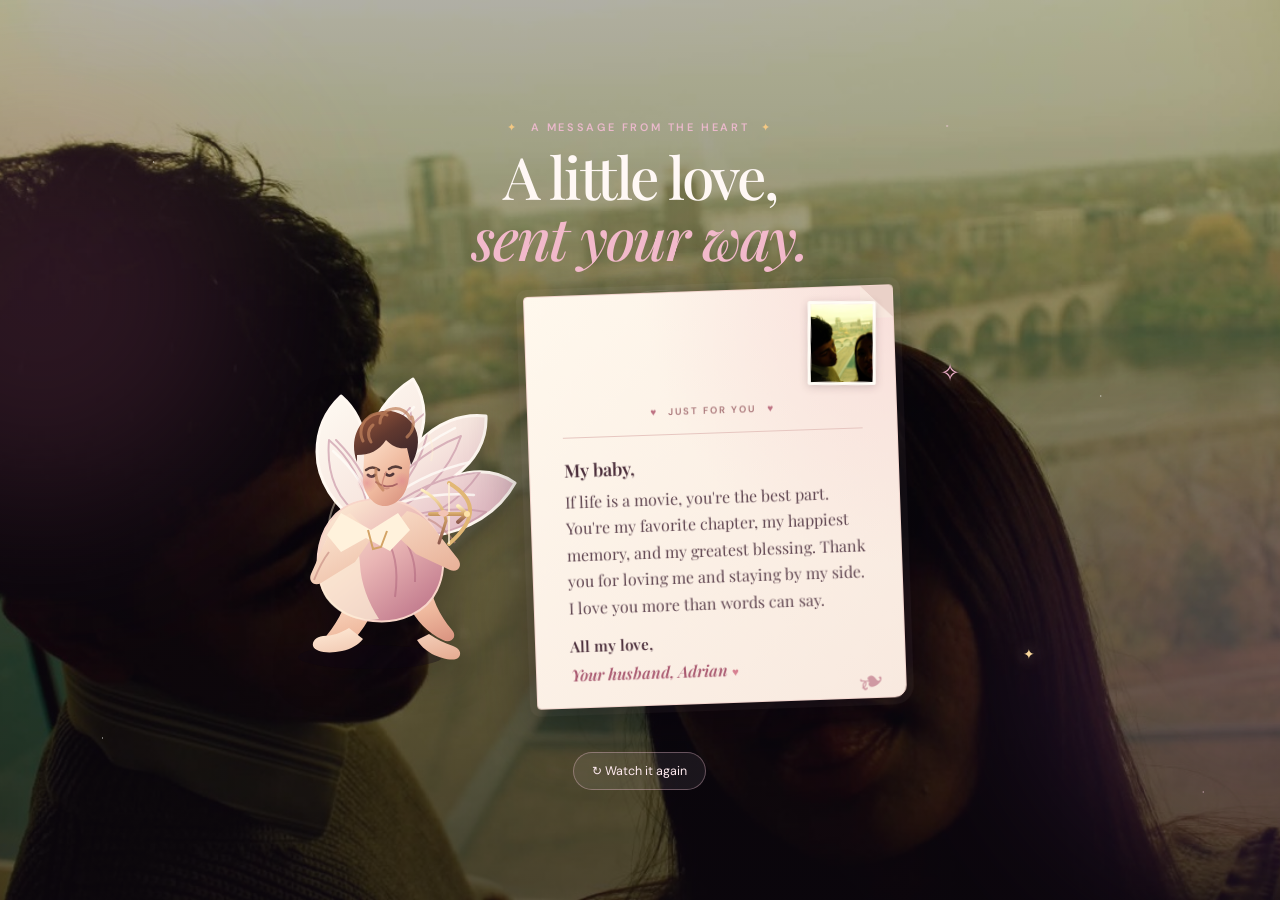
==== commit 23a374a8: "Add files via upload" ====
--- a/index.html
+++ b/index.html
@@ -1,110 +1,140 @@
 <!doctype html>
 <html lang="en">
-	<head>
-		<meta charset="UTF-8" />
-		<meta name="viewport" content="width=device-width, initial-scale=1.0" />
-		<meta name="theme-color" content="#102823" />
-		<meta
-			name="description"
-			content="A little letter for someone who makes life bloom."
-		/>
-		<title>A Little Letter for You</title>
-		<link rel="preconnect" href="https://fonts.googleapis.com" />
-		<link rel="preconnect" href="https://fonts.gstatic.com" crossorigin />
-		<link
-			href="https://fonts.googleapis.com/css2?family=DM+Sans:wght@400;500;600;700&family=Playfair+Display:ital,wght@0,500;0,600;1,500;1,600&display=swap"
-			rel="stylesheet"
-		/>
-		<link rel="stylesheet" href="style.css" />
-	</head>
-	<body>
-		<div class="page-glow" aria-hidden="true"></div>
-		<header class="topbar">
-			<a class="wordmark" href="#home" aria-label="A little letter, home">
-				<span class="wordmark-flower" aria-hidden="true">✳</span>
-				<span>a little letter</span>
-			</a>
-			<span class="topbar-note">made with love, just for you</span>
-		</header>
+  <head>
+    <meta charset="utf-8">
+    <meta name="viewport" content="width=device-width, initial-scale=1">
+    <meta name="theme-color" content="#200e20">
+    <title>A little love, sent your way</title>
+    <link rel="stylesheet" href="style.css">
+    <script src="script.js" defer></script>
+  </head>
+  <body>
+    <main class="love-scene" id="love-scene">
+      <div class="glow glow-one" aria-hidden="true"></div>
+      <div class="glow glow-two" aria-hidden="true"></div>
+      <div class="stars" aria-hidden="true"></div>
 
-		<main id="home" class="page-shell">
-			<section class="intro" aria-labelledby="page-title">
-				<p class="eyebrow"><span></span> To My Baby</p>
-				<h1 id="page-title">For the way you make <em>everything bloom.</em></h1>
-				<p class="intro-copy">
-					A few words for the person who makes ordinary days feel like something
-					worth remembering.
-				</p>
-				<div class="intro-actions">
-					<button class="replay-button" id="replay-bloom" type="button">
-						Replay the flowers
-					</button>
-				</div>
-				<p class="tiny-note">A little reminder: you are very loved.</p>
-			</section>
+      <header class="intro">
+        <p class="eyebrow"><span aria-hidden="true">✦</span> A message from the heart <span aria-hidden="true">✦</span></p>
+        <h1>A little love,<br><em>sent your way.</em></h1>
+      </header>
 
-			<article class="letter" aria-label="Your letter">
-				<div class="letter-topline">
-					<span class="letter-label">A letter for you</span>
-					<span class="letter-sparkle" aria-hidden="true">✳</span>
-				</div>
-				<div class="letter-rule"></div>
-				<p class="letter-to" id="letter-to">My Baby,</p>
-				<p class="letter-message" id="letter-message">
-					I don't think you realize how much brighter you make everything around
-					you. The little things you do, the way you laugh, the way you make a
-					place feel like home — I carry them with me more than you know.
-					<br /><br />
-					If life is a garden, you are my favorite part of it. Thank you for
-					being exactly who you are. I feel lucky, every day, that I get to love
-					you.
-				</p>
-				<p class="letter-signoff">All my love,</p>
-				<p class="letter-signature" id="letter-signature">THE MOST POGI ADRIAN</p>
-				<span class="letter-stamp" aria-hidden="true">with<br />love</span>
-			</article>
-		</main>
+      <section class="stage" aria-label="Cupid sends you a love letter">
+        <div class="moon" aria-hidden="true"></div>
+        <div class="sparkle sparkle-one" aria-hidden="true">✦</div>
+        <div class="sparkle sparkle-two" aria-hidden="true">✧</div>
+        <div class="sparkle sparkle-three" aria-hidden="true">✦</div>
 
-		<div class="flower-bed" id="flower-bed" aria-hidden="true">
-			<div class="flower flower-one" style="--height: 190px; --delay: 0.1s">
-				<span class="stem"></span><span class="leaf leaf-left"></span><span class="leaf leaf-right"></span>
-				<span class="flower-head rose">
-					<i class="petal" style="--turn: 0deg"></i><i class="petal" style="--turn: 60deg"></i><i class="petal" style="--turn: 120deg"></i><i class="petal" style="--turn: 180deg"></i><i class="petal" style="--turn: 240deg"></i><i class="petal" style="--turn: 300deg"></i><i class="flower-center"></i>
-				</span>
-			</div>
-			<div class="flower flower-two" style="--height: 252px; --delay: 0.34s">
-				<span class="stem"></span><span class="leaf leaf-left"></span><span class="leaf leaf-right"></span>
-				<span class="flower-head buttercup">
-					<i class="petal" style="--turn: 0deg"></i><i class="petal" style="--turn: 60deg"></i><i class="petal" style="--turn: 120deg"></i><i class="petal" style="--turn: 180deg"></i><i class="petal" style="--turn: 240deg"></i><i class="petal" style="--turn: 300deg"></i><i class="flower-center"></i>
-				</span>
-			</div>
-			<div class="flower flower-three" style="--height: 160px; --delay: 0.52s">
-				<span class="stem"></span><span class="leaf leaf-left"></span><span class="leaf leaf-right"></span>
-				<span class="flower-head coral">
-					<i class="petal" style="--turn: 0deg"></i><i class="petal" style="--turn: 60deg"></i><i class="petal" style="--turn: 120deg"></i><i class="petal" style="--turn: 180deg"></i><i class="petal" style="--turn: 240deg"></i><i class="petal" style="--turn: 300deg"></i><i class="flower-center"></i>
-				</span>
-			</div>
-			<div class="flower flower-four" style="--height: 228px; --delay: 0.22s">
-				<span class="stem"></span><span class="leaf leaf-left"></span><span class="leaf leaf-right"></span>
-				<span class="flower-head lilac">
-					<i class="petal" style="--turn: 0deg"></i><i class="petal" style="--turn: 60deg"></i><i class="petal" style="--turn: 120deg"></i><i class="petal" style="--turn: 180deg"></i><i class="petal" style="--turn: 240deg"></i><i class="petal" style="--turn: 300deg"></i><i class="flower-center"></i>
-				</span>
-			</div>
-			<div class="flower flower-five" style="--height: 178px; --delay: 0.43s">
-				<span class="stem"></span><span class="leaf leaf-left"></span><span class="leaf leaf-right"></span>
-				<span class="flower-head rose">
-					<i class="petal" style="--turn: 0deg"></i><i class="petal" style="--turn: 60deg"></i><i class="petal" style="--turn: 120deg"></i><i class="petal" style="--turn: 180deg"></i><i class="petal" style="--turn: 240deg"></i><i class="petal" style="--turn: 300deg"></i><i class="flower-center"></i>
-				</span>
-			</div>
-		</div>
+        <svg class="cupid" viewBox="0 0 320 340" role="img" aria-label="A little Cupid with a bow and arrow">
+          <defs>
+            <linearGradient id="skin" x1=".2" y1="0" x2=".8" y2="1">
+              <stop offset="0" stop-color="#ffe4ce"/>
+              <stop offset=".6" stop-color="#efb99e"/>
+              <stop offset="1" stop-color="#d9927f"/>
+            </linearGradient>
+            <linearGradient id="skinLight" x1="0" y1="0" x2="1" y2="1">
+              <stop offset="0" stop-color="#ffecd8"/>
+              <stop offset="1" stop-color="#e5aa91"/>
+            </linearGradient>
+            <linearGradient id="hair" x1=".1" y1="0" x2=".8" y2="1">
+              <stop offset="0" stop-color="#9a573b"/>
+              <stop offset=".48" stop-color="#60382f"/>
+              <stop offset="1" stop-color="#39252a"/>
+            </linearGradient>
+            <linearGradient id="feather" x1="0" y1="0" x2="1" y2="1">
+              <stop offset="0" stop-color="#fffdf5"/>
+              <stop offset=".52" stop-color="#f7e6df"/>
+              <stop offset="1" stop-color="#d9a8b8"/>
+            </linearGradient>
+            <linearGradient id="robe" x1=".1" y1="0" x2=".9" y2="1">
+              <stop offset="0" stop-color="#fff0d6"/>
+              <stop offset=".48" stop-color="#e9b5b4"/>
+              <stop offset="1" stop-color="#bb7187"/>
+            </linearGradient>
+            <linearGradient id="gold" x1="0" y1="0" x2="0" y2="1">
+              <stop offset="0" stop-color="#fff0c1"/>
+              <stop offset=".5" stop-color="#d3a365"/>
+              <stop offset="1" stop-color="#8f5b50"/>
+            </linearGradient>
+            <radialGradient id="cheek">
+              <stop offset="0" stop-color="#df8791" stop-opacity=".58"/>
+              <stop offset="1" stop-color="#df8791" stop-opacity="0"/>
+            </radialGradient>
+            <clipPath id="wingClip">
+              <path d="M143 173c-25-16-43-42-43-71 0-22 8-41 24-56 15 13 23 31 25 51 7-30 23-53 47-68 13 20 14 42 5 64 19-20 43-30 68-27 1 24-10 44-31 60 22-7 43-5 60 7-16 29-46 48-84 53-23 4-47 1-71-13z"/>
+            </clipPath>
+          </defs>
+          <ellipse cx="153" cy="307" rx="72" ry="12" fill="#100815" opacity=".36"/>
+          <g class="wings">
+            <path d="M143 173c-25-16-43-42-43-71 0-22 8-41 24-56 15 13 23 31 25 51 7-30 23-53 47-68 13 20 14 42 5 64 19-20 43-30 68-27 1 24-10 44-31 60 22-7 43-5 60 7-16 29-46 48-84 53-23 4-47 1-71-13z" fill="url(#feather)" stroke="#fff8f1" stroke-width="3" stroke-linejoin="round"/>
+            <g clip-path="url(#wingClip)">
+              <path d="M145 166c-24-14-36-41-33-76 21 18 34 43 40 72m-33-72c24 24 36 49 41 74m-8-3c-1-37 13-72 41-103 6 36-8 72-36 105m-5-3c8-41 26-75 61-101-1 42-20 76-55 104m-1-1c21-36 49-61 87-76-12 36-40 65-80 81m-3 0c31-26 64-41 102-45-21 31-53 50-95 54m-4-1c37-14 72-19 105-13-30 21-65 30-103 20" fill="none" stroke="#c895a6" stroke-opacity=".65" stroke-width="2" stroke-linecap="round" stroke-linejoin="round"/>
+              <path d="M116 101c23 20 35 41 39 61m-5-5c1-38 17-72 47-100m-43 101c17-34 46-61 84-80m-80 83c28-26 61-42 100-50m-102 52c32-15 66-21 101-18" fill="none" stroke="#fffdf8" stroke-opacity=".8" stroke-width="2.5" stroke-linecap="round"/>
+            </g>
+          </g>
+          <path d="M133 232c-2 20-10 37-23 53-5 7-1 15 7 15 14 0 28-17 39-39l10-25zm45-5 13 27c8 17 20 29 35 36 8 4 15-3 9-10-13-15-20-32-24-52z" fill="url(#skin)"/>
+          <path d="M132 278c-8 5-17 8-26 8-7 1-11 5-10 10 2 6 15 8 29 5 9-2 16-6 21-12m66-5c7 5 15 9 24 12 6 2 9 7 6 11-4 5-16 2-27-3-7-4-12-9-15-14" fill="url(#skinLight)"/>
+          <path d="M119 164c-17 17-22 44-16 68 6 22 27 37 53 39 27 3 54-9 64-31 13-27 4-61-18-78-24-18-63-17-83 2z" fill="url(#robe)" stroke="#f8d5c9" stroke-width="2"/>
+          <path d="M124 170c13 12 18 25 19 45 1 18 8 37 19 54-21 4-42-5-53-21-12-19-9-56 15-78z" fill="#fff1d9" opacity=".72"/>
+          <path d="M165 181c13 18 17 38 13 66m6-63c11 15 15 31 14 48" fill="none" stroke="#a95f78" stroke-opacity=".48" stroke-width="2"/>
+          <path d="M133 163c-12 6-20 18-27 34l-12 27c-3 7 3 13 10 9l34-21 18-26zm57-2c12 2 21 9 29 20l22 28c5 7 0 14-8 11l-34-16-26-25z" fill="url(#skinLight)"/>
+          <path d="M112 202c-7 9-11 18-15 28m114-61c11 5 19 12 27 24" fill="none" stroke="#bd8178" stroke-opacity=".55" stroke-width="2"/>
+          <path d="m124 163 30 17 27-17 12 17-20 21-24-13-25 14-14-17z" fill="#fff2dc"/>
+          <path d="m151 180 5 19 8-2 6-16" fill="none" stroke="#d3a365" stroke-width="2"/>
+          <path d="M147 106c-1-8 1-16 6-21 6-8 17-10 27-6 8 3 13 12 14 23l-2 24c-1 17-11 29-23 30-11 1-21-10-23-24z" fill="url(#skin)"/>
+          <path d="M159 132c6 5 14 6 21 2" fill="none" stroke="#a76261" stroke-width="1.7" stroke-linecap="round"/>
+          <path d="M149 120c4-3 9-3 13 0m10-1c4-3 8-3 12-1" fill="none" stroke="#593d39" stroke-width="2.5" stroke-linecap="round"/>
+          <path d="M151 125c2 2 5 2 7 0m11-1c2 2 5 2 7 0" fill="none" stroke="#52383a" stroke-width="3" stroke-linecap="round"/>
+          <circle cx="150" cy="133" r="10" fill="url(#cheek)"/>
+          <circle cx="185" cy="131" r="9" fill="url(#cheek)"/>
+          <path d="M169 122c-3 7-5 13-3 15 1 2 4 2 6 1" fill="none" stroke="#d18e7c" stroke-width="1.5" stroke-linecap="round"/>
+          <path d="M140 112c-8-22 1-42 19-49 14-6 32 1 39 15 6 12 2 27-4 37l-4-17c-8 1-14-1-21-8-7 11-17 15-29 15z" fill="url(#hair)"/>
+          <path d="M146 91c-4-8-2-18 5-23 5-5 13-6 19-3m-7 8c0-7 5-13 12-14 8-2 16 3 18 10m-39 23c-4-6-3-13 2-17m34 12c6-5 8-13 5-20m-36 52c-1 8 2 16 7 21" fill="none" stroke="#c1835d" stroke-opacity=".72" stroke-width="3" stroke-linecap="round"/>
+          <path d="M205 140c13 7 22 18 24 31l-7 22" fill="none" stroke="url(#gold)" stroke-width="3" stroke-linecap="round"/>
+          <path d="M232 133c25 15 31 34 0 61" fill="none" stroke="#e2b875" stroke-width="4" stroke-linecap="round"/>
+          <path d="M232 133 232 194" fill="none" stroke="#fff0d4" stroke-width="1.5"/>
+          <path d="m213 164 37 0m-9-8 9 8-9 8" fill="none" stroke="url(#gold)" stroke-width="4" stroke-linecap="round" stroke-linejoin="round"/>
+          <path d="M221 163c3-4 8-4 11 0-3 5-8 5-11 0z" fill="#f3c4b5"/>
+          <circle cx="250" cy="164" r="3" fill="#ffe5ab"/>
+          <path d="M120 149c-4 7-7 15-8 24m99-89c5 9 6 18 3 27" fill="none" stroke="#fff0d4" stroke-opacity=".4" stroke-width="2"/>
+        </svg>
 
-		<script>
-			document.querySelector("#replay-bloom").addEventListener("click", () => {
-				const flowerBed = document.querySelector("#flower-bed");
-				flowerBed.classList.remove("is-blooming");
-				void flowerBed.offsetWidth;
-				flowerBed.classList.add("is-blooming");
-			});
-		</script>
-	</body>
+        <div class="arrow" aria-hidden="true">
+          <span class="arrow-shaft"></span>
+          <span class="arrow-feather"></span>
+          <span class="arrow-tip"></span>
+        </div>
+
+        <div class="heart-burst" aria-hidden="true">
+          <span class="burst-heart heart-main">♥</span>
+          <span class="burst-heart heart-small">♥</span>
+          <span class="burst-heart heart-tiny">♥</span>
+          <span class="burst-star">✦</span>
+          <span class="burst-star burst-star-two">✧</span>
+          <span class="burst-ring"></span>
+        </div>
+
+        <article class="letter" id="love-letter" aria-live="polite">
+          <img class="letter-photo" src="couple-photo.jpg" alt="A photo of us together">
+          <div class="letter-top">
+            <span class="letter-mark" aria-hidden="true">♥</span>
+            <span class="letter-caption">just for you</span>
+            <span class="letter-mark" aria-hidden="true">♥</span>
+          </div>
+          <p class="dear">My baby,</p>
+          <p class="message">If life is a movie, you're the best part. You're my favorite chapter, my happiest memory, and my greatest blessing. Thank you for loving me and staying by my side. I love you more than words can say.</p>
+          <p class="signoff">All my love,</p>
+          <p class="signature">Your husband, Adrian <span aria-hidden="true">♥</span></p>
+          <div class="letter-flourish" aria-hidden="true">❧</div>
+        </article>
+      </section>
+
+      <footer class="controls">
+        <p class="hint" id="animation-hint">A little surprise is on its way…</p>
+        <button class="replay" id="replay" type="button" aria-label="Replay Cupid's arrow and love letter">
+          <span aria-hidden="true">↻</span> Watch it again
+        </button>
+      </footer>
+    </main>
+  </body>
 </html>
--- a/style.css
+++ b/style.css
@@ -1,688 +1,393 @@
+@import url('https://fonts.googleapis.com/css2?family=DM+Sans:wght@400;500;600;700&family=Playfair+Display:ital,wght@0,500;0,600;0,700;1,500;1,600&display=swap');
+
 :root {
-	color-scheme: dark;
-	--night: #102823;
-	--night-light: #193a32;
-	--ink: #263d36;
-	--paper: #fff8ed;
-	--coral: #ed8a75;
-	--gold: #f0c46e;
-	--mint: #a7c7a6;
-	font-family: "DM Sans", sans-serif;
-	font-synthesis: none;
-	text-rendering: optimizeLegibility;
-	-webkit-font-smoothing: antialiased;
-	-moz-osx-font-smoothing: grayscale;
-}
-
-* {
-	box-sizing: border-box;
-}
+  color-scheme: dark;
+  font-family: "DM Sans", sans-serif;
+  background: #200e20;
+  color: #fff8f5;
+  font-synthesis: none;
+  text-rendering: optimizeLegibility;
+}
+
+* { box-sizing: border-box; }
 
 body {
-	min-width: 320px;
-	min-height: 100vh;
-	margin: 0;
-	overflow-x: hidden;
-	color: #f7f3e8;
-	background:
-		linear-gradient(118deg, transparent 10%, rgba(84, 139, 112, 0.08) 48%, transparent 76%),
-		linear-gradient(160deg, #102823 0%, #142e29 52%, #18342d 100%);
-}
-
-button,
-input,
-textarea {
-	font: inherit;
-}
-
-button {
-	cursor: pointer;
-}
-
-.page-glow {
-	position: fixed;
-	z-index: 0;
-	inset: 0;
-	pointer-events: none;
-	background: repeating-linear-gradient(118deg, transparent 0 86px, rgba(200, 220, 174, 0.018) 87px, transparent 88px 174px);
-	mask-image: linear-gradient(to bottom, black, transparent 82%);
-}
-
-.topbar,
-.page-shell {
-	position: relative;
-	z-index: 1;
-	width: min(1120px, calc(100% - 64px));
-	margin-inline: auto;
-}
-
-.topbar {
-	display: flex;
-	align-items: center;
-	justify-content: space-between;
-	min-height: 78px;
-	border-bottom: 1px solid rgba(236, 238, 210, 0.12);
-}
-
-.wordmark {
-	display: inline-flex;
-	align-items: center;
-	gap: 10px;
-	color: #f8f3e8;
-	font-size: 13px;
-	font-weight: 600;
-	text-decoration: none;
-	letter-spacing: 0.02em;
-}
-
-.wordmark-flower {
-	color: var(--coral);
-	font-size: 20px;
-}
-
-.topbar-note {
-	color: rgba(235, 239, 216, 0.62);
-	font-size: 11px;
-	letter-spacing: 0.04em;
-}
-
-.page-shell {
-	display: grid;
-	grid-template-columns: minmax(0, 1fr) minmax(370px, 0.9fr);
-	align-items: center;
-	gap: clamp(42px, 8vw, 110px);
-	min-height: calc(100svh - 78px);
-	padding-block: 46px 240px;
-}
-
-.intro {
-	max-width: 520px;
-	padding-bottom: 18px;
-	animation: rise-in 850ms both;
-}
+  min-width: 320px;
+  min-height: 100vh;
+  margin: 0;
+  background:
+    linear-gradient(180deg, rgba(10, 8, 20, 0.32), rgba(16, 9, 18, 0.66)),
+    url("couple-photo.jpg") center center / cover no-repeat fixed;
+}
+
+button { font: inherit; }
+
+.love-scene {
+  position: relative;
+  display: flex;
+  min-height: 100vh;
+  min-height: 100svh;
+  flex-direction: column;
+  align-items: center;
+  justify-content: center;
+  overflow: hidden;
+  padding: 34px 24px 24px;
+  isolation: isolate;
+}
+
+.love-scene::after {
+  position: absolute;
+  z-index: 8;
+  inset: 0;
+  background: radial-gradient(ellipse at 62% 48%, rgb(255 225 238 / 58%), transparent 58%);
+  content: "";
+  opacity: 0;
+  pointer-events: none;
+}
+
+.glow {
+  position: absolute;
+  z-index: -1;
+  width: 440px;
+  height: 440px;
+  border-radius: 50%;
+  filter: blur(90px);
+  opacity: .16;
+  pointer-events: none;
+}
+
+.glow-one { top: 8%; left: -180px; background: #ed74a0; }
+.glow-two { right: -200px; bottom: 3%; background: #b75bcc; }
+
+.stars {
+  position: absolute;
+  z-index: -1;
+  inset: 0;
+  opacity: .44;
+  background-image:
+    radial-gradient(1px 1px at 12% 18%, #fff 50%, transparent 100%),
+    radial-gradient(1.5px 1.5px at 74% 14%, #f8cfe1 50%, transparent 100%),
+    radial-gradient(1px 1px at 86% 44%, #fff 50%, transparent 100%),
+    radial-gradient(1.5px 1.5px at 29% 56%, #f4d0de 50%, transparent 100%),
+    radial-gradient(1px 1px at 62% 74%, #fff 50%, transparent 100%),
+    radial-gradient(1px 1px at 8% 82%, #fff 50%, transparent 100%),
+    radial-gradient(1px 1px at 94% 88%, #f8cfe1 50%, transparent 100%);
+}
+
+.intro { z-index: 1; text-align: center; animation: intro-in 1.1s ease-out both; }
 
 .eyebrow {
-	display: flex;
-	align-items: center;
-	gap: 9px;
-	margin: 0 0 22px;
-	color: #b7c8a9;
-	font-size: 10px;
-	font-weight: 700;
-	letter-spacing: 0.16em;
-	text-transform: uppercase;
-}
-
-.eyebrow span {
-	width: 20px;
-	height: 1px;
-	background: var(--coral);
-}
-
-h1,
-h2,
-.letter-signature {
-	font-family: "Playfair Display", Georgia, serif;
-	font-weight: 500;
-}
+  margin: 0 0 12px;
+  color: #eab9cb;
+  font-size: .68rem;
+  font-weight: 600;
+  letter-spacing: .24em;
+  text-transform: uppercase;
+}
+
+.eyebrow span { padding: 0 6px; color: #f3c883; }
 
 h1 {
-	max-width: 570px;
-	margin: 0;
-	font-size: clamp(42px, 5vw, 66px);
-	line-height: 1.08;
-}
-
-h1 em {
-	display: block;
-	color: #efad91;
-	font-weight: 500;
-}
-
-.intro-copy {
-	max-width: 360px;
-	margin: 23px 0 0;
-	color: rgba(240, 240, 222, 0.72);
-	font-size: 14px;
-	line-height: 1.8;
-}
-
-.intro-actions {
-	display: flex;
-	align-items: center;
-	flex-wrap: wrap;
-	gap: 22px;
-	margin-top: 30px;
-}
-
-.text-button,
-.replay-button {
-	padding: 0;
-	border: 0;
-	background: transparent;
-}
-
-.text-button {
-	display: inline-flex;
-	align-items: center;
-	gap: 9px;
-	color: #f7e7c7;
-	font-size: 12px;
-	font-weight: 700;
-}
-
-.button-mark {
-	display: grid;
-	width: 32px;
-	height: 32px;
-	place-items: center;
-	border: 1px solid rgba(242, 201, 145, 0.48);
-	border-radius: 50%;
-	color: #f2c991;
-	font-size: 16px;
-}
-
-.replay-button {
-	color: rgba(238, 241, 220, 0.65);
-	font-size: 11px;
-	text-decoration: underline;
-	text-decoration-color: rgba(238, 241, 220, 0.32);
-	text-underline-offset: 4px;
-}
-
-.text-button:hover,
-.replay-button:hover {
-	color: #fff;
-}
-
-.tiny-note {
-	margin: 34px 0 0;
-	color: rgba(235, 239, 216, 0.45);
-	font-family: "Playfair Display", Georgia, serif;
-	font-size: 14px;
-	font-style: italic;
+  margin: 0;
+  font-family: "Playfair Display", Georgia, serif;
+  font-size: clamp(2.2rem, 5vw, 3.65rem);
+  font-weight: 500;
+  line-height: 1.04;
+  letter-spacing: -.035em;
+}
+
+h1 em { color: #f2b9cb; font-weight: 500; }
+
+.stage {
+  position: relative;
+  width: min(940px, 100%);
+  height: clamp(320px, 50vh, 470px);
+  min-height: 320px;
+  margin-top: 4px;
+  perspective: 1100px;
+  perspective-origin: 62% 48%;
+  transform-style: preserve-3d;
+}
+
+.moon {
+  position: absolute;
+  top: 4%;
+  left: 52%;
+  width: 132px;
+  aspect-ratio: 1;
+  border: 1px solid rgb(255 227 234 / 14%);
+  border-radius: 50%;
+  background: radial-gradient(circle, rgb(255 218 231 / 11%), rgb(255 218 231 / 2%) 67%, transparent 68%);
+  box-shadow: 0 0 70px rgb(246 174 209 / 9%);
+  transform: translateX(-50%);
+}
+
+.cupid {
+  position: absolute;
+  z-index: 2;
+  bottom: 7%;
+  left: 5%;
+  width: clamp(215px, 31vw, 320px);
+  overflow: visible;
+  filter: drop-shadow(0 13px 18px rgb(12 5 13 / 32%));
+  animation: cupid-hover 3.4s ease-in-out infinite;
+}
+
+.wings {
+  transform-box: fill-box;
+  transform-origin: 100% 55%;
+  animation: wing-flutter 1.1s ease-in-out infinite alternate;
+}
+
+.arrow {
+  position: absolute;
+  z-index: 6;
+  top: 49%;
+  left: 30%;
+  width: clamp(90px, 13vw, 130px);
+  height: 12px;
+  opacity: 0;
+  transform: translate3d(0, -50%, 0);
+  transform-style: preserve-3d;
+  filter: drop-shadow(0 0 7px rgb(255 227 190 / 75%));
+}
+
+.arrow-shaft {
+  position: absolute;
+  top: 5px;
+  right: 7px;
+  left: 0;
+  height: 2px;
+  border-radius: 2px;
+  background: linear-gradient(90deg, #eab7cb, #ffe9bb);
+  box-shadow: 0 0 9px rgb(255 227 190 / 50%);
+}
+
+.arrow-tip {
+  position: absolute;
+  top: 1px;
+  right: 0;
+  width: 0;
+  height: 0;
+  border-top: 5px solid transparent;
+  border-bottom: 5px solid transparent;
+  border-left: 12px solid #ffe4b2;
+}
+
+.arrow-feather {
+  position: absolute;
+  top: 0;
+  left: 2px;
+  width: 18px;
+  height: 12px;
+  border-top: 2px solid #f3b1c8;
+  border-bottom: 2px solid #f3b1c8;
+  transform: skewX(-25deg);
+}
+
+.heart-burst {
+  position: absolute;
+  z-index: 3;
+  top: 47%;
+  left: 66%;
+  width: 60px;
+  height: 60px;
+  opacity: 0;
+  transform: translate(-50%, -50%) scale(.1);
+}
+
+.burst-heart, .burst-star {
+  position: absolute;
+  display: block;
+  color: #ff9dbc;
+  text-shadow: 0 0 22px rgb(255 116 165 / 70%);
+}
+
+.heart-main { top: 0; left: 12px; font-size: 46px; }
+.heart-small { top: -18px; left: 50px; color: #ffd2a5; font-size: 21px; }
+.heart-tiny { top: 44px; left: -3px; color: #f7c4dc; font-size: 17px; }
+.burst-star { top: -16px; left: -9px; color: #ffe4b4; font-size: 22px; }
+.burst-star-two { top: 48px; left: 48px; }
+
+.burst-ring {
+  position: absolute;
+  inset: -26px;
+  border: 1px solid rgb(255 190 211 / 75%);
+  border-radius: 50%;
 }
 
 .letter {
-	position: relative;
-	width: 100%;
-	max-width: 430px;
-	min-height: 420px;
-	justify-self: end;
-	padding: 34px 38px 38px;
-	transform: rotate(1deg);
-	color: var(--ink);
-	background:
-		linear-gradient(90deg, transparent 0 31px, rgba(216, 163, 128, 0.18) 32px, transparent 33px),
-		repeating-linear-gradient(0deg, transparent 0 31px, rgba(59, 92, 75, 0.045) 32px, transparent 33px),
-		var(--paper);
-	box-shadow: 0 22px 65px rgba(0, 0, 0, 0.24), 0 4px 14px rgba(0, 0, 0, 0.12);
-	animation: paper-in 900ms 120ms both;
-}
-
-.letter-topline {
-	display: flex;
-	align-items: center;
-	justify-content: space-between;
-	color: #9c7461;
-}
-
-.letter-label {
-	font-size: 9px;
-	font-weight: 700;
-	letter-spacing: 0.16em;
-	text-transform: uppercase;
-}
-
-.letter-sparkle {
-	color: #db8d76;
-	font-size: 20px;
-}
-
-.letter-rule {
-	height: 1px;
-	margin: 14px 0 22px;
-	background: rgba(57, 82, 69, 0.18);
-}
-
-.letter-to,
-.letter-message,
-.letter-signoff {
-	font-family: "Playfair Display", Georgia, serif;
-}
-
-.letter-to {
-	margin: 0 0 14px;
-	font-size: 18px;
-	font-style: italic;
-}
-
-.letter-message {
-	margin: 0;
-	white-space: pre-line;
-	font-size: 13px;
-	line-height: 1.8;
-}
-
-.letter-signoff {
-	margin: 22px 0 4px;
-	font-size: 14px;
-	font-style: italic;
-}
-
-.letter-signature {
-	margin: 0;
-	color: #a55f50;
-	font-size: 26px;
-	font-style: italic;
-}
-
-.letter-stamp {
-	position: absolute;
-	right: 24px;
-	bottom: 24px;
-	display: grid;
-	width: 42px;
-	height: 42px;
-	place-content: center;
-	border: 1px solid rgba(190, 113, 91, 0.42);
-	border-radius: 50%;
-	color: #b16c58;
-	font-family: "Playfair Display", Georgia, serif;
-	font-size: 9px;
-	line-height: 1.05;
-	text-align: center;
-	transform: rotate(-13deg);
-}
-
-.flower-bed {
-	position: fixed;
-	z-index: 0;
-	right: 0;
-	bottom: 0;
-	left: 0;
-	height: 270px;
-	pointer-events: none;
-	overflow: hidden;
-	mask-image: linear-gradient(to bottom, transparent 0%, black 22%);
-}
-
-.flower-bed::after {
-	position: absolute;
-	right: 0;
-	bottom: 0;
-	left: 0;
-	height: 30px;
-	background: linear-gradient(0deg, rgba(7, 24, 21, 0.52), transparent);
-	content: "";
-}
-
-.flower {
-	position: absolute;
-	bottom: -8px;
-	left: var(--left);
-	width: 4px;
-	height: var(--height);
-	transform: scaleY(0);
-	transform-origin: bottom center;
-	animation: grow 1.15s cubic-bezier(0.18, 0.72, 0.24, 1) var(--delay) forwards;
-}
-
-.flower-one { --left: 12%; }
-.flower-two { --left: 30%; }
-.flower-three { --left: 51%; }
-.flower-four { --left: 72%; }
-.flower-five { --left: 90%; }
-
-.stem {
-	position: absolute;
-	inset: 0 auto 0 0;
-	width: 3px;
-	border-radius: 4px;
-	background: linear-gradient(90deg, #627f58, #8ca772 65%, #536e4f);
-}
-
-.leaf {
-	position: absolute;
-	z-index: 1;
-	width: 30px;
-	height: 13px;
-	border-radius: 100% 0 100% 0;
-	background: linear-gradient(135deg, #8fab70, #526f51);
-}
-
-.leaf-left {
-	top: 60%;
-	right: 1px;
-	transform: rotate(16deg);
-}
-
-.leaf-right {
-	top: 39%;
-	left: 1px;
-	transform: scaleX(-1) rotate(12deg);
-}
-
-.flower-head {
-	position: absolute;
-	top: -34px;
-	left: 50%;
-	width: 68px;
-	height: 68px;
-	transform: translateX(-50%) scale(0);
-	animation: blossom 650ms cubic-bezier(0.16, 0.82, 0.34, 1.16) calc(var(--delay) + 850ms) forwards;
-}
-
-.petal {
-	position: absolute;
-	top: 50%;
-	left: 50%;
-	width: 23px;
-	height: 34px;
-	border-radius: 60% 60% 48% 48%;
-	background: var(--petal-color);
-	box-shadow: inset -3px -3px 4px rgba(73, 52, 48, 0.1);
-	transform: translate(-50%, -50%) rotate(var(--turn)) translateY(-15px);
-}
-
-.rose { --petal-color: #e58b84; }
-.buttercup { --petal-color: #efc96f; }
-.coral { --petal-color: #f19b7d; }
-.lilac { --petal-color: #c5a5ae; }
-
-.flower-center {
-	position: absolute;
-	z-index: 1;
-	top: 50%;
-	left: 50%;
-	width: 13px;
-	height: 13px;
-	border: 2px solid rgba(113, 82, 43, 0.35);
-	border-radius: 50%;
-	background: #e8bc66;
-	transform: translate(-50%, -50%);
-}
-
-.edit-dialog {
-	width: min(520px, calc(100% - 32px));
-	max-height: min(90vh, 760px);
-	padding: 30px;
-	border: 1px solid rgba(191, 157, 125, 0.35);
-	border-radius: 4px;
-	color: var(--ink);
-	background: var(--paper);
-	box-shadow: 0 24px 90px rgba(0, 0, 0, 0.4);
-}
-
-.edit-dialog::backdrop {
-	background: rgba(5, 19, 16, 0.72);
-	backdrop-filter: blur(5px);
-}
-
-.dialog-heading {
-	display: flex;
-	justify-content: space-between;
-	gap: 20px;
-	margin-bottom: 24px;
-}
-
-.dialog-heading .eyebrow {
-	margin-bottom: 10px;
-	color: #92745f;
-}
-
-.dialog-heading h2 {
-	margin: 0;
-	font-size: 28px;
-}
-
-.close-button {
-	align-self: flex-start;
-	width: 32px;
-	height: 32px;
-	border: 1px solid rgba(38, 61, 54, 0.2);
-	border-radius: 50%;
-	color: var(--ink);
-	background: transparent;
-	font-size: 22px;
-	line-height: 1;
-}
-
-.edit-dialog label {
-	display: block;
-	margin: 16px 0 7px;
-	color: #536a5e;
-	font-size: 11px;
-	font-weight: 700;
-}
-
-.edit-dialog input,
-.edit-dialog textarea {
-	display: block;
-	width: 100%;
-	padding: 11px 12px;
-	border: 1px solid rgba(38, 61, 54, 0.22);
-	border-radius: 2px;
-	outline: none;
-	color: var(--ink);
-	background: rgba(255, 255, 255, 0.54);
-	font-size: 13px;
-	line-height: 1.6;
-}
-
-.edit-dialog input:focus,
-.edit-dialog textarea:focus {
-	border-color: #b66f59;
-	box-shadow: 0 0 0 2px rgba(182, 111, 89, 0.14);
-}
-
-.edit-dialog textarea {
-	min-height: 150px;
-	resize: vertical;
-}
-
-.dialog-actions {
-	display: flex;
-	justify-content: flex-end;
-	gap: 10px;
-	margin-top: 24px;
-}
-
-.cancel-button,
-.save-button {
-	min-height: 40px;
-	padding: 0 16px;
-	border-radius: 2px;
-	font-size: 12px;
-	font-weight: 700;
-}
-
-.cancel-button {
-	border: 1px solid rgba(38, 61, 54, 0.25);
-	color: var(--ink);
-	background: transparent;
-}
-
-.save-button {
-	border: 1px solid #315348;
-	color: #fff8ed;
-	background: #315348;
-}
-
-button:focus-visible,
-a:focus-visible {
-	outline: 2px solid #f0c46e;
-	outline-offset: 4px;
-}
-
-@keyframes grow {
-	to { transform: scaleY(1); }
-}
-
-@keyframes blossom {
-	to { transform: translateX(-50%) scale(1); }
-}
-
-@keyframes rise-in {
-	from { opacity: 0; transform: translateY(14px); }
-	to { opacity: 1; transform: translateY(0); }
-}
-
-@keyframes paper-in {
-	from { opacity: 0; transform: translateY(16px) rotate(1deg); }
-	to { opacity: 1; transform: translateY(0) rotate(1deg); }
-}
-
-.is-blooming .flower {
-	animation: none;
-	transform: scaleY(0);
-}
-
-.is-blooming .flower-head {
-	animation: none;
-	transform: translateX(-50%) scale(0);
-}
-
-.is-blooming .flower {
-	animation: grow 1.15s cubic-bezier(0.18, 0.72, 0.24, 1) var(--delay) forwards;
-}
-
-.is-blooming .flower-head {
-	animation: blossom 650ms cubic-bezier(0.16, 0.82, 0.34, 1.16) calc(var(--delay) + 850ms) forwards;
-}
-
-@media (max-width: 820px) {
-	.page-shell {
-		grid-template-columns: minmax(0, 1fr) minmax(310px, 0.88fr);
-		gap: 32px;
-	}
-
-	.letter {
-		padding-inline: 30px;
-	}
-}
-
-@media (max-width: 680px) {
-	.topbar,
-	.page-shell {
-		width: min(100% - 40px, 480px);
-	}
-
-	.topbar {
-		min-height: 66px;
-	}
-
-	.topbar-note {
-		font-size: 10px;
-	}
-
-	.page-shell {
-		display: flex;
-		flex-direction: column;
-		align-items: stretch;
-		gap: 36px;
-		padding-block: 52px 220px;
-	}
-
-	.intro {
-		padding-bottom: 0;
-	}
-
-	h1 {
-		max-width: 470px;
-		font-size: clamp(42px, 11vw, 58px);
-	}
-
-	.intro-copy {
-		max-width: 430px;
-		margin-top: 18px;
-	}
-
-	.intro-actions {
-		margin-top: 23px;
-	}
-
-	.tiny-note {
-		margin-top: 23px;
-	}
-
-	.letter {
-		align-self: center;
-		width: min(100%, 430px);
-		min-height: 0;
-		padding: 28px 30px 34px;
-	}
-
-	.letter-message {
-		font-size: 12px;
-	}
-
-	.flower-bed {
-		height: 185px;
-	}
-
-	.flower-one { --left: 8%; }
-	.flower-two { --left: 29%; }
-	.flower-three { --left: 52%; }
-	.flower-four { --left: 75%; }
-	.flower-five { --left: 94%; }
-
-	.flower-head {
-		transform: translateX(-50%) scale(0.76);
-	}
-
-	.is-blooming .flower-head {
-		transform: translateX(-50%) scale(0);
-	}
-
-	.is-blooming .flower-head {
-		animation: blossom-small 650ms cubic-bezier(0.16, 0.82, 0.34, 1.16) calc(var(--delay) + 850ms) forwards;
-	}
-
-	.edit-dialog {
-		padding: 24px 20px;
-	}
-}
-
-@keyframes blossom-small {
-	to { transform: translateX(-50%) scale(0.76); }
-}
-
-@media (max-width: 380px) {
-	.topbar,
-	.page-shell {
-		width: calc(100% - 32px);
-	}
-
-	.topbar-note {
-		max-width: 130px;
-		text-align: right;
-	}
-
-	.letter {
-		padding-inline: 24px;
-	}
-
-	.intro-actions {
-		gap: 15px;
-	}
+  position: absolute;
+  z-index: 4;
+  top: 50%;
+  left: 58%;
+  width: min(370px, 45%);
+  min-height: 300px;
+  padding: 112px 34px 22px;
+  border: 1px solid #f2d5ce;
+  border-radius: 4px 4px 12px 4px;
+  background:
+    radial-gradient(ellipse at 100% 0, rgb(242 191 198 / 36%), transparent 48%),
+    linear-gradient(135deg, #fff8ed, #f8e9df);
+  box-shadow: 0 22px 65px rgb(7 3 12 / 42%), 0 0 0 7px rgb(255 235 232 / 5%);
+  color: #4a2d3a;
+  opacity: 0;
+  transform: translate(-50%, -43%) scale(.72) rotate(-5deg);
+  transform-origin: center;
+}
+
+.letter::before {
+  position: absolute;
+  top: 0;
+  right: 0;
+  width: 32px;
+  height: 32px;
+  background: linear-gradient(225deg, #ead1c8 0 49%, #f8e8de 50%);
+  content: "";
+}
+
+.letter-photo {
+  position: absolute;
+  top: 14px;
+  right: 18px;
+  width: 68px;
+  height: 84px;
+  border: 3px solid #fffdf6;
+  border-radius: 2px;
+  box-shadow: 0 2px 8px rgb(74 45 58 / 22%);
+  object-fit: cover;
+  object-position: 25% 45%;
+  transform: rotate(2deg);
+}
+
+.letter-top {
+  display: flex;
+  align-items: center;
+  justify-content: center;
+  gap: 12px;
+  padding-bottom: 16px;
+  border-bottom: 1px solid #e6c6c0;
+  color: #bd7182;
+}
+
+.letter-mark { font-size: 10px; }
+.letter-caption { color: #a87578; font-size: .6rem; font-weight: 600; letter-spacing: .2em; text-transform: uppercase; }
+
+.dear, .signoff {
+  margin: 20px 0 8px;
+  font-family: "Playfair Display", Georgia, serif;
+  font-size: 1.12rem;
+  font-weight: 600;
+}
+
+.message {
+  margin: 0;
+  color: #604651;
+  font-family: "Playfair Display", Georgia, serif;
+  font-size: 1rem;
+  line-height: 1.65;
+}
+
+.signoff { margin-top: 15px; font-size: .95rem; }
+.signature { margin: 0; color: #a95970; font-family: "Playfair Display", Georgia, serif; font-size: 1rem; font-style: italic; font-weight: 600; }
+.signature span { color: #d78091; font-size: .72em; }
+.letter-flourish { position: absolute; right: 21px; bottom: -3px; color: #cf98a2; font-family: Georgia, serif; font-size: 2rem; transform: rotate(-24deg); }
+
+.sparkle {
+  position: absolute;
+  z-index: 1;
+  color: #f9d79c;
+  text-shadow: 0 0 15px rgb(249 215 156 / 65%);
+  animation: sparkle 2.8s ease-in-out infinite;
+}
+
+.sparkle-one { top: 33%; left: 42%; font-size: 17px; }
+.sparkle-two { top: 19%; right: 16%; color: #f4b4d0; font-size: 24px; animation-delay: .8s; }
+.sparkle-three { right: 8%; bottom: 13%; font-size: 14px; animation-delay: 1.4s; }
+
+.controls { z-index: 5; min-height: 64px; text-align: center; }
+.hint { margin: 0 0 13px; color: #cfaebe; font-size: .82rem; letter-spacing: .03em; }
+
+.replay {
+  padding: 10px 18px;
+  border: 1px solid rgb(247 199 215 / 35%);
+  border-radius: 999px;
+  background: rgb(255 238 244 / 7%);
+  color: #ffebf0;
+  cursor: pointer;
+  font-size: .78rem;
+  transition: background .2s ease, border-color .2s ease, transform .2s ease;
+}
+
+.replay:hover { border-color: rgb(247 199 215 / 75%); background: rgb(255 238 244 / 14%); transform: translateY(-2px); }
+.replay:focus-visible { outline: 2px solid #ffd2a5; outline-offset: 4px; }
+
+.is-playing .arrow { animation: arrow-shot 1.15s cubic-bezier(.36, .05, .2, 1) 1.1s both; }
+.is-playing::after { animation: screen-impact .38s ease-out 2.05s both; }
+.is-playing .heart-burst { animation: heart-bloom 1.05s cubic-bezier(.17, .89, .32, 1.3) 2.05s both; }
+.is-playing .burst-ring { animation: ring-out .75s ease-out 2.22s both; }
+.is-playing .letter { animation: letter-pop .95s cubic-bezier(.17, .89, .32, 1.25) 2.65s both; }
+.is-playing .hint { animation: hint-fade .4s ease 3.15s both; }
+.is-done .letter { opacity: 1; transform: translate(-50%, -50%) scale(1) rotate(-2deg); }
+.is-done .heart-burst { opacity: 1; transform: translate(-50%, -50%) scale(1); }
+
+@keyframes intro-in { from { opacity: 0; transform: translateY(12px); } to { opacity: 1; transform: translateY(0); } }
+@keyframes cupid-hover { 0%, 100% { transform: translateY(0) rotate(-1deg); } 50% { transform: translateY(-8px) rotate(1deg); } }
+@keyframes wing-flutter { from { transform: rotate(-3deg) scaleX(1); } to { transform: rotate(4deg) scaleX(.95); } }
+@keyframes sparkle { 0%, 100% { opacity: .4; transform: scale(.8) rotate(0); } 50% { opacity: 1; transform: scale(1.15) rotate(20deg); } }
+@keyframes arrow-shot {
+  0% { opacity: 0; transform: translate3d(0, -50%, 0) scale(.8); }
+  12% { opacity: 1; }
+  72% { opacity: 1; filter: blur(.3px) drop-shadow(0 0 14px rgb(255 227 190 / 90%)); transform: translate3d(16vw, -50%, 280px) rotateY(-32deg) scale(1.5); }
+  100% { opacity: 0; filter: blur(3px) drop-shadow(0 0 25px rgb(255 227 190 / 100%)); transform: translate3d(20vw, -50%, 850px) rotateY(-84deg) scale(4.8); }
+}
+@keyframes screen-impact {
+  0%, 100% { opacity: 0; }
+  20% { opacity: .9; }
+}
+@keyframes heart-bloom {
+  0% { opacity: 0; transform: translate(-50%, -50%) scale(.1); }
+  18% { opacity: 1; }
+  65% { opacity: 1; transform: translate(-50%, -50%) scale(1.25); }
+  100% { opacity: 0; transform: translate(-50%, -50%) scale(1.65); }
+}
+@keyframes ring-out { from { opacity: .9; transform: scale(.15); } to { opacity: 0; transform: scale(1.5); } }
+@keyframes letter-pop {
+  0% { opacity: 0; transform: translate(-50%, -43%) scale(.72) rotate(-5deg); }
+  68% { opacity: 1; transform: translate(-50%, -52%) scale(1.03) rotate(1deg); }
+  100% { opacity: 1; transform: translate(-50%, -50%) scale(1) rotate(-2deg); }
+}
+@keyframes hint-fade { to { opacity: 0; } }
+
+@media (max-width: 600px) {
+  .love-scene { justify-content: flex-start; min-height: 100svh; padding: 50px 18px 22px; }
+  .eyebrow { font-size: .59rem; letter-spacing: .16em; }
+  .stage { height: min(66svh, 510px); min-height: 390px; margin-top: 15px; }
+  .cupid { bottom: 7%; left: -9%; width: clamp(205px, 65vw, 285px); }
+  .arrow { top: 52%; left: 27%; width: 85px; }
+  .letter { top: 48%; left: 60%; width: min(300px, 79%); min-height: 320px; padding: 104px 24px 20px; }
+  .letter-photo { top: 12px; right: 15px; width: 62px; height: 76px; }
+  .message { font-size: .94rem; line-height: 1.57; }
+  .dear { margin-top: 17px; }
+  .heart-burst { top: 40%; left: 62%; }
+  .moon { top: 9%; left: 72%; width: 104px; }
+  .sparkle-one { top: 39%; left: 47%; }
+  .controls { margin-top: auto; }
+  @keyframes arrow-shot {
+    0% { opacity: 0; transform: translate3d(0, -50%, 0) scale(.8); }
+    12% { opacity: 1; }
+    72% { opacity: 1; filter: blur(.3px) drop-shadow(0 0 14px rgb(255 227 190 / 90%)); transform: translate3d(24vw, -50%, 280px) rotateY(-32deg) scale(1.35); }
+    100% { opacity: 0; filter: blur(3px) drop-shadow(0 0 25px rgb(255 227 190 / 100%)); transform: translate3d(32vw, -50%, 850px) rotateY(-84deg) scale(4); }
+  }
 }
 
 @media (prefers-reduced-motion: reduce) {
-	*,
-	*::before,
-	*::after {
-		scroll-behavior: auto !important;
-		animation-duration: 0.01ms !important;
-		animation-iteration-count: 1 !important;
-		transition-duration: 0.01ms !important;
-	}
-
-	.flower {
-		transform: scaleY(1);
-	}
-
-	.flower-head {
-		transform: translateX(-50%) scale(1);
-	}
-}
+  *, *::before, *::after {
+    scroll-behavior: auto !important;
+    animation-duration: .01ms !important;
+    animation-iteration-count: 1 !important;
+    transition-duration: .01ms !important;
+  }
+  .is-playing .letter { opacity: 1; transform: translate(-50%, -50%) scale(1); }
+  .is-playing .heart-burst { opacity: .65; transform: translate(-50%, -50%) scale(1); }
+}
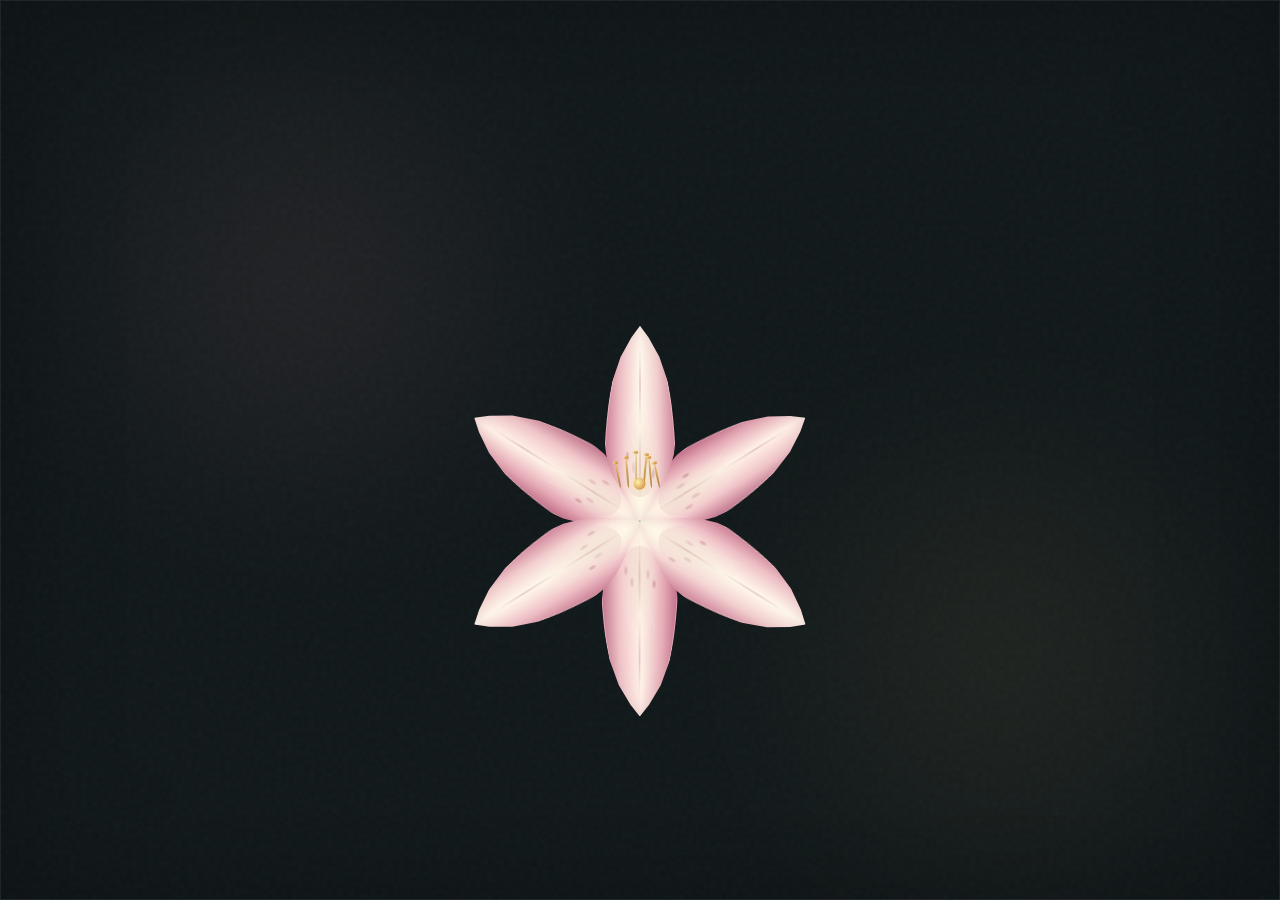
==== commit 6dd61ba7: "Add files via upload" ====
--- a/index.html
+++ b/index.html
@@ -1,140 +1,125 @@
 <!doctype html>
 <html lang="en">
   <head>
-    <meta charset="utf-8">
-    <meta name="viewport" content="width=device-width, initial-scale=1">
-    <meta name="theme-color" content="#200e20">
-    <title>A little love, sent your way</title>
-    <link rel="stylesheet" href="style.css">
-    <script src="script.js" defer></script>
+    <meta charset="UTF-8" />
+    <meta name="viewport" content="width=device-width, initial-scale=1.0" />
+    <meta name="description" content="An animated lily blooms and sends its petals dancing." />
+    <title>Lily Bloom</title>
+    <link rel="stylesheet" href="style.css" />
   </head>
   <body>
-    <main class="love-scene" id="love-scene">
+    <audio
+      id="background-music"
+      class="background-audio"
+      src="assets/cool-background-music.mp3"
+      autoplay
+      muted
+      loop
+      preload="auto"
+      playsinline
+      aria-hidden="true"
+    ></audio>
+
+    <main class="scene">
       <div class="glow glow-one" aria-hidden="true"></div>
       <div class="glow glow-two" aria-hidden="true"></div>
-      <div class="stars" aria-hidden="true"></div>
+      <div class="bloom-flash" aria-hidden="true"></div>
 
-      <header class="intro">
-        <p class="eyebrow"><span aria-hidden="true">✦</span> A message from the heart <span aria-hidden="true">✦</span></p>
-        <h1>A little love,<br><em>sent your way.</em></h1>
-      </header>
+      <div class="drifting-petals" aria-hidden="true">
+        <span class="drift drift-one"></span>
+        <span class="drift drift-two"></span>
+        <span class="drift drift-three"></span>
+        <span class="drift drift-four"></span>
+        <span class="drift drift-five"></span>
+        <span class="drift drift-six"></span>
+        <span class="drift drift-seven"></span>
+        <span class="drift drift-eight"></span>
+        <span class="drift drift-nine"></span>
+        <span class="drift drift-ten"></span>
+      </div>
 
-      <section class="stage" aria-label="Cupid sends you a love letter">
-        <div class="moon" aria-hidden="true"></div>
-        <div class="sparkle sparkle-one" aria-hidden="true">✦</div>
-        <div class="sparkle sparkle-two" aria-hidden="true">✧</div>
-        <div class="sparkle sparkle-three" aria-hidden="true">✦</div>
+      <section class="moment" aria-label="A lily and a letter">
+        <div
+          class="flower"
+          role="button"
+          tabindex="0"
+          aria-label="Bloom the lily and release its petals"
+          aria-pressed="false"
+        >
+          <span class="stem"></span>
+          <span class="leaf leaf-left"></span>
+          <span class="leaf leaf-right"></span>
 
-        <svg class="cupid" viewBox="0 0 320 340" role="img" aria-label="A little Cupid with a bow and arrow">
-          <defs>
-            <linearGradient id="skin" x1=".2" y1="0" x2=".8" y2="1">
-              <stop offset="0" stop-color="#ffe4ce"/>
-              <stop offset=".6" stop-color="#efb99e"/>
-              <stop offset="1" stop-color="#d9927f"/>
-            </linearGradient>
-            <linearGradient id="skinLight" x1="0" y1="0" x2="1" y2="1">
-              <stop offset="0" stop-color="#ffecd8"/>
-              <stop offset="1" stop-color="#e5aa91"/>
-            </linearGradient>
-            <linearGradient id="hair" x1=".1" y1="0" x2=".8" y2="1">
-              <stop offset="0" stop-color="#9a573b"/>
-              <stop offset=".48" stop-color="#60382f"/>
-              <stop offset="1" stop-color="#39252a"/>
-            </linearGradient>
-            <linearGradient id="feather" x1="0" y1="0" x2="1" y2="1">
-              <stop offset="0" stop-color="#fffdf5"/>
-              <stop offset=".52" stop-color="#f7e6df"/>
-              <stop offset="1" stop-color="#d9a8b8"/>
-            </linearGradient>
-            <linearGradient id="robe" x1=".1" y1="0" x2=".9" y2="1">
-              <stop offset="0" stop-color="#fff0d6"/>
-              <stop offset=".48" stop-color="#e9b5b4"/>
-              <stop offset="1" stop-color="#bb7187"/>
-            </linearGradient>
-            <linearGradient id="gold" x1="0" y1="0" x2="0" y2="1">
-              <stop offset="0" stop-color="#fff0c1"/>
-              <stop offset=".5" stop-color="#d3a365"/>
-              <stop offset="1" stop-color="#8f5b50"/>
-            </linearGradient>
-            <radialGradient id="cheek">
-              <stop offset="0" stop-color="#df8791" stop-opacity=".58"/>
-              <stop offset="1" stop-color="#df8791" stop-opacity="0"/>
-            </radialGradient>
-            <clipPath id="wingClip">
-              <path d="M143 173c-25-16-43-42-43-71 0-22 8-41 24-56 15 13 23 31 25 51 7-30 23-53 47-68 13 20 14 42 5 64 19-20 43-30 68-27 1 24-10 44-31 60 22-7 43-5 60 7-16 29-46 48-84 53-23 4-47 1-71-13z"/>
-            </clipPath>
-          </defs>
-          <ellipse cx="153" cy="307" rx="72" ry="12" fill="#100815" opacity=".36"/>
-          <g class="wings">
-            <path d="M143 173c-25-16-43-42-43-71 0-22 8-41 24-56 15 13 23 31 25 51 7-30 23-53 47-68 13 20 14 42 5 64 19-20 43-30 68-27 1 24-10 44-31 60 22-7 43-5 60 7-16 29-46 48-84 53-23 4-47 1-71-13z" fill="url(#feather)" stroke="#fff8f1" stroke-width="3" stroke-linejoin="round"/>
-            <g clip-path="url(#wingClip)">
-              <path d="M145 166c-24-14-36-41-33-76 21 18 34 43 40 72m-33-72c24 24 36 49 41 74m-8-3c-1-37 13-72 41-103 6 36-8 72-36 105m-5-3c8-41 26-75 61-101-1 42-20 76-55 104m-1-1c21-36 49-61 87-76-12 36-40 65-80 81m-3 0c31-26 64-41 102-45-21 31-53 50-95 54m-4-1c37-14 72-19 105-13-30 21-65 30-103 20" fill="none" stroke="#c895a6" stroke-opacity=".65" stroke-width="2" stroke-linecap="round" stroke-linejoin="round"/>
-              <path d="M116 101c23 20 35 41 39 61m-5-5c1-38 17-72 47-100m-43 101c17-34 46-61 84-80m-80 83c28-26 61-42 100-50m-102 52c32-15 66-21 101-18" fill="none" stroke="#fffdf8" stroke-opacity=".8" stroke-width="2.5" stroke-linecap="round"/>
-            </g>
-          </g>
-          <path d="M133 232c-2 20-10 37-23 53-5 7-1 15 7 15 14 0 28-17 39-39l10-25zm45-5 13 27c8 17 20 29 35 36 8 4 15-3 9-10-13-15-20-32-24-52z" fill="url(#skin)"/>
-          <path d="M132 278c-8 5-17 8-26 8-7 1-11 5-10 10 2 6 15 8 29 5 9-2 16-6 21-12m66-5c7 5 15 9 24 12 6 2 9 7 6 11-4 5-16 2-27-3-7-4-12-9-15-14" fill="url(#skinLight)"/>
-          <path d="M119 164c-17 17-22 44-16 68 6 22 27 37 53 39 27 3 54-9 64-31 13-27 4-61-18-78-24-18-63-17-83 2z" fill="url(#robe)" stroke="#f8d5c9" stroke-width="2"/>
-          <path d="M124 170c13 12 18 25 19 45 1 18 8 37 19 54-21 4-42-5-53-21-12-19-9-56 15-78z" fill="#fff1d9" opacity=".72"/>
-          <path d="M165 181c13 18 17 38 13 66m6-63c11 15 15 31 14 48" fill="none" stroke="#a95f78" stroke-opacity=".48" stroke-width="2"/>
-          <path d="M133 163c-12 6-20 18-27 34l-12 27c-3 7 3 13 10 9l34-21 18-26zm57-2c12 2 21 9 29 20l22 28c5 7 0 14-8 11l-34-16-26-25z" fill="url(#skinLight)"/>
-          <path d="M112 202c-7 9-11 18-15 28m114-61c11 5 19 12 27 24" fill="none" stroke="#bd8178" stroke-opacity=".55" stroke-width="2"/>
-          <path d="m124 163 30 17 27-17 12 17-20 21-24-13-25 14-14-17z" fill="#fff2dc"/>
-          <path d="m151 180 5 19 8-2 6-16" fill="none" stroke="#d3a365" stroke-width="2"/>
-          <path d="M147 106c-1-8 1-16 6-21 6-8 17-10 27-6 8 3 13 12 14 23l-2 24c-1 17-11 29-23 30-11 1-21-10-23-24z" fill="url(#skin)"/>
-          <path d="M159 132c6 5 14 6 21 2" fill="none" stroke="#a76261" stroke-width="1.7" stroke-linecap="round"/>
-          <path d="M149 120c4-3 9-3 13 0m10-1c4-3 8-3 12-1" fill="none" stroke="#593d39" stroke-width="2.5" stroke-linecap="round"/>
-          <path d="M151 125c2 2 5 2 7 0m11-1c2 2 5 2 7 0" fill="none" stroke="#52383a" stroke-width="3" stroke-linecap="round"/>
-          <circle cx="150" cy="133" r="10" fill="url(#cheek)"/>
-          <circle cx="185" cy="131" r="9" fill="url(#cheek)"/>
-          <path d="M169 122c-3 7-5 13-3 15 1 2 4 2 6 1" fill="none" stroke="#d18e7c" stroke-width="1.5" stroke-linecap="round"/>
-          <path d="M140 112c-8-22 1-42 19-49 14-6 32 1 39 15 6 12 2 27-4 37l-4-17c-8 1-14-1-21-8-7 11-17 15-29 15z" fill="url(#hair)"/>
-          <path d="M146 91c-4-8-2-18 5-23 5-5 13-6 19-3m-7 8c0-7 5-13 12-14 8-2 16 3 18 10m-39 23c-4-6-3-13 2-17m34 12c6-5 8-13 5-20m-36 52c-1 8 2 16 7 21" fill="none" stroke="#c1835d" stroke-opacity=".72" stroke-width="3" stroke-linecap="round"/>
-          <path d="M205 140c13 7 22 18 24 31l-7 22" fill="none" stroke="url(#gold)" stroke-width="3" stroke-linecap="round"/>
-          <path d="M232 133c25 15 31 34 0 61" fill="none" stroke="#e2b875" stroke-width="4" stroke-linecap="round"/>
-          <path d="M232 133 232 194" fill="none" stroke="#fff0d4" stroke-width="1.5"/>
-          <path d="m213 164 37 0m-9-8 9 8-9 8" fill="none" stroke="url(#gold)" stroke-width="4" stroke-linecap="round" stroke-linejoin="round"/>
-          <path d="M221 163c3-4 8-4 11 0-3 5-8 5-11 0z" fill="#f3c4b5"/>
-          <circle cx="250" cy="164" r="3" fill="#ffe5ab"/>
-          <path d="M120 149c-4 7-7 15-8 24m99-89c5 9 6 18 3 27" fill="none" stroke="#fff0d4" stroke-opacity=".4" stroke-width="2"/>
-        </svg>
+          <span class="burst-ring"></span>
+          <span class="spark spark-1"></span>
+          <span class="spark spark-2"></span>
+          <span class="spark spark-3"></span>
+          <span class="spark spark-4"></span>
+          <span class="spark spark-5"></span>
+          <span class="spark spark-6"></span>
+          <span class="spark spark-7"></span>
+          <span class="spark spark-8"></span>
+          <span class="petal petal-back petal-1"></span>
+          <span class="petal petal-front petal-2"></span>
+          <span class="petal petal-back petal-3"></span>
+          <span class="petal petal-front petal-4"></span>
+          <span class="petal petal-back petal-5"></span>
+          <span class="petal petal-front petal-6"></span>
+          <span class="flower-heart">
+            <i></i><i></i><i></i><i></i><i></i><i></i>
+          </span>
+        </div>
+        <aside class="love-note" aria-label="A letter for my baby">
+          <span class="note-tape" aria-hidden="true"></span>
+          <p class="note-greeting">My baby,</p>
+          <p>
+            My baby, there are moments when I look at you and I still feel like the luckiest person on earth. You are not just someone I love, you are the peace I crave, the comfort I trust, and the home my heart has been searching for.
+          </p>
+          <p>
+            Thank you for all the love, patience, care, and quiet strength you give me. I notice the little things, the way you make life softer, kinder, and brighter just by being in it. I am so grateful that our paths crossed at exactly the right time.
+          </p>
+          <p>
+            I love you in the ordinary moments and in the deepest ones too. I love the version of my life that includes you, and I pray every day that I get to keep loving you for a long, long time. You are my greatest blessing, my sweetest dream, and the person I never want to live without.
+          </p>
+          <p>
+            If I could choose one thing in this world to keep forever, it would be you. Thank you for being my safe place, my happiness, and the reason my heart feels so full. I love youtill the scientist find the ends of the earth.
+          </p>
+          <p class="note-signoff">Forever yours, your baby</p>
+        </aside>
+      </section>
+    </main>
+    <script>
+      const scene = document.querySelector(".scene");
+      const flower = document.querySelector(".flower");
+      const backgroundMusic = document.getElementById("background-music");
 
-        <div class="arrow" aria-hidden="true">
-          <span class="arrow-shaft"></span>
-          <span class="arrow-feather"></span>
-          <span class="arrow-tip"></span>
-        </div>
+      function startBackgroundMusic() {
+        if (!backgroundMusic) return;
 
-        <div class="heart-burst" aria-hidden="true">
-          <span class="burst-heart heart-main">♥</span>
-          <span class="burst-heart heart-small">♥</span>
-          <span class="burst-heart heart-tiny">♥</span>
-          <span class="burst-star">✦</span>
-          <span class="burst-star burst-star-two">✧</span>
-          <span class="burst-ring"></span>
-        </div>
+        backgroundMusic.muted = false;
+        backgroundMusic.volume = 0.35;
+        backgroundMusic.play().catch(() => {});
+      }
 
-        <article class="letter" id="love-letter" aria-live="polite">
-          <img class="letter-photo" src="couple-photo.jpg" alt="A photo of us together">
-          <div class="letter-top">
-            <span class="letter-mark" aria-hidden="true">♥</span>
-            <span class="letter-caption">just for you</span>
-            <span class="letter-mark" aria-hidden="true">♥</span>
-          </div>
-          <p class="dear">My baby,</p>
-          <p class="message">If life is a movie, you're the best part. You're my favorite chapter, my happiest memory, and my greatest blessing. Thank you for loving me and staying by my side. I love you more than words can say.</p>
-          <p class="signoff">All my love,</p>
-          <p class="signature">Your husband, Adrian <span aria-hidden="true">♥</span></p>
-          <div class="letter-flourish" aria-hidden="true">❧</div>
-        </article>
-      </section>
+      function releasePetals() {
+        if (scene.classList.contains("is-bloomed")) return;
+        scene.classList.add("is-bloomed");
+        flower.setAttribute("aria-pressed", "true");
+        flower.setAttribute("aria-label", "The lily has bloomed");
+        startBackgroundMusic();
+      }
 
-      <footer class="controls">
-        <p class="hint" id="animation-hint">A little surprise is on its way…</p>
-        <button class="replay" id="replay" type="button" aria-label="Replay Cupid's arrow and love letter">
-          <span aria-hidden="true">↻</span> Watch it again
-        </button>
-      </footer>
-    </main>
+      window.addEventListener("load", () => {
+        backgroundMusic?.play().catch(() => {});
+      });
+
+      flower.addEventListener("click", releasePetals);
+      flower.addEventListener("keydown", (event) => {
+        if (event.key === "Enter" || event.key === " ") {
+          event.preventDefault();
+          releasePetals();
+        }
+      });
+    </script>
   </body>
 </html>
--- a/style.css
+++ b/style.css
@@ -1,393 +1,610 @@
-@import url('https://fonts.googleapis.com/css2?family=DM+Sans:wght@400;500;600;700&family=Playfair+Display:ital,wght@0,500;0,600;0,700;1,500;1,600&display=swap');
-
 :root {
   color-scheme: dark;
-  font-family: "DM Sans", sans-serif;
-  background: #200e20;
-  color: #fff8f5;
+  background: #10191a;
+  color: #fff9f3;
   font-synthesis: none;
   text-rendering: optimizeLegibility;
-}
-
-* { box-sizing: border-box; }
+  -webkit-font-smoothing: antialiased;
+  -moz-osx-font-smoothing: grayscale;
+}
+
+* {
+  box-sizing: border-box;
+}
 
 body {
   min-width: 320px;
   min-height: 100vh;
   margin: 0;
-  background:
-    linear-gradient(180deg, rgba(10, 8, 20, 0.32), rgba(16, 9, 18, 0.66)),
-    url("couple-photo.jpg") center center / cover no-repeat fixed;
-}
-
-button { font: inherit; }
-
-.love-scene {
+}
+
+.background-audio {
+  position: absolute;
+  width: 1px;
+  height: 1px;
+  opacity: 0;
+  pointer-events: none;
+}
+
+.scene {
   position: relative;
-  display: flex;
+  display: grid;
   min-height: 100vh;
   min-height: 100svh;
-  flex-direction: column;
-  align-items: center;
+  overflow-x: hidden;
+  isolation: isolate;
+  place-items: center;
+  animation: photo-scroll 70s linear infinite alternate;
+  background-image:
+    linear-gradient(145deg, rgb(15 21 24 / 42%), rgb(15 21 24 / 54%)),
+    url("assets/love-background.jpg");
+  background-position: center center;
+  background-size: cover;
+  background-repeat: no-repeat;
+}
+
+.scene::before,
+.scene::after {
+  position: absolute;
+  z-index: -1;
+  pointer-events: none;
+  content: "";
+}
+
+.scene::before {
+  inset: 0;
+  opacity: 0.2;
+  background-image: url("data:image/svg+xml,%3Csvg viewBox='0 0 180 180' xmlns='http://www.w3.org/2000/svg'%3E%3Cfilter id='n'%3E%3CfeTurbulence type='fractalNoise' baseFrequency='.9' numOctaves='3' stitchTiles='stitch'/%3E%3C/filter%3E%3Crect width='100%25' height='100%25' opacity='.18' filter='url(%23n)'/%3E%3C/svg%3E");
+}
+
+.scene::after {
+  inset: 0;
+  border: 1px solid rgb(255 255 255 / 5%);
+  box-shadow: inset 0 0 120px rgb(0 0 0 / 25%);
+}
+
+.glow {
+  position: absolute;
+  width: 22rem;
+  aspect-ratio: 1;
+  border-radius: 50%;
+  background: #f7a8b8;
+  filter: blur(100px);
+  opacity: 0.08;
+  pointer-events: none;
+}
+
+.glow-one {
+  top: 12%;
+  left: 10%;
+  animation: glow-drift 12s ease-in-out infinite alternate;
+}
+
+.glow-two {
+  right: 8%;
+  bottom: 8%;
+  background: #d7b76c;
+  animation: glow-drift 15s ease-in-out -5s infinite alternate-reverse;
+}
+
+.moment {
+  position: relative;
+  display: grid;
+  width: min(100%, 42rem);
+  min-height: 38rem;
+  padding: 3rem 1.5rem 2rem;
+  justify-items: center;
+  align-content: center;
+  text-align: center;
+  animation: camera-float 7s ease-in-out infinite alternate;
+}
+
+.flower {
+  position: relative;
+  z-index: 1;
+  width: 21rem;
+  height: 23rem;
+  margin-top: 0.5rem;
+  padding: 0;
+  border: 0;
+  background: transparent;
+  cursor: pointer;
+  animation: flower-arrive 1.2s cubic-bezier(0.2, 0.8, 0.2, 1) both;
+}
+
+.flower:focus-visible {
+  outline: 2px solid #fff2d6;
+  outline-offset: 0.5rem;
+  border-radius: 50%;
+}
+
+.stem {
+  position: absolute;
+  z-index: 0;
+  top: 48%;
+  left: calc(50% - 3px);
+  width: 6px;
+  height: 50%;
+  transform: scaleY(0);
+  transform-origin: top;
+  border-radius: 100%;
+  background: linear-gradient(90deg, #253f30, #81995d 30%, #b4bd79 52%, #657d4b 78%, #304936);
+  box-shadow: 0 0 0.45rem rgb(15 31 19 / 45%), 1px 0 2px rgb(235 238 174 / 30%);
+  animation: stem-grow 1.1s 0.85s ease-out forwards;
+}
+
+.leaf {
+  position: absolute;
+  z-index: 1;
+  top: 67%;
+  width: 5.2rem;
+  height: 2.2rem;
+  scale: 0;
+  transform: rotate(var(--leaf-angle, 0deg));
+  border-radius: 0 100% 0 100%;
+  background:
+    linear-gradient(165deg, transparent 47%, rgb(196 205 133 / 62%) 49%, transparent 51%),
+    linear-gradient(145deg, #b2b77a 0%, #728653 42%, #405c41 83%);
+  filter: drop-shadow(0 5px 10px rgb(0 0 0 / 15%));
+  animation: leaf-grow 0.8s 1.5s cubic-bezier(0.2, 0.8, 0.2, 1) forwards;
+}
+
+.leaf-left {
+  left: calc(50% - 5rem);
+  --leaf-angle: -12deg;
+  transform-origin: 100% 80%;
+  border-radius: 0 100% 0 100%;
+}
+
+.leaf-right {
+  top: 76%;
+  left: 50%;
+  --leaf-angle: 12deg;
+  transform: rotate(12deg) scaleX(-1);
+  transform-origin: 0 80%;
+  border-radius: 0 100% 0 100%;
+  animation-delay: 1.7s;
+}
+
+.petal {
+  position: absolute;
+  z-index: 2;
+  top: 13%;
+  left: calc(50% - 2.45rem);
+  width: 4.9rem;
+  height: 12.2rem;
+  transform: rotate(var(--angle)) scale(1);
+  transform-origin: 50% 100%;
+  border: 1px solid rgb(255 247 239 / 30%);
+  border-radius: 50% 50% 47% 53% / 78% 78% 22% 22%;
+  clip-path: polygon(
+    50% 0, 62% 6%, 77% 16%, 89% 29%, 97% 45%, 100% 56%,
+    97% 66%, 90% 75%, 79% 83%, 67% 90%, 58% 96%, 50% 100%,
+    42% 96%, 33% 90%, 21% 83%, 10% 75%, 3% 66%, 0 56%,
+    3% 45%, 11% 29%, 23% 16%, 38% 6%
+  );
+  filter: drop-shadow(0 0.4rem 0.6rem rgb(35 18 29 / 18%));
+  backface-visibility: hidden;
+  opacity: 1;
+}
+
+.petal::before {
+  position: absolute;
+  inset: 9% 49% 8%;
+  border-radius: 50%;
+  background: linear-gradient(transparent, rgb(165 91 112 / 28%) 25%, rgb(255 250 235 / 64%) 52%, rgb(165 91 112 / 24%) 76%, transparent);
+  content: "";
+}
+
+.petal::after {
+  position: absolute;
+  inset: 38% 18% 12%;
+  border-radius: 50%;
+  background:
+    radial-gradient(ellipse at 50% 80%, rgb(182 101 120 / 15%), transparent 62%),
+    repeating-linear-gradient(78deg, transparent 0 1.6rem, rgb(255 251 237 / 17%) 1.62rem 1.67rem, transparent 1.69rem 2.35rem);
+  content: "";
+}
+
+.petal-back {
+  z-index: 2;
+  background:
+    radial-gradient(ellipse at 50% 76%, rgb(255 249 228 / 74%), transparent 38%),
+    radial-gradient(ellipse at 31% 68%, rgb(176 95 111 / 48%) 0 1px, transparent 2px),
+    radial-gradient(ellipse at 39% 73%, rgb(176 95 111 / 39%) 0 1px, transparent 2px),
+    radial-gradient(ellipse at 60% 69%, rgb(176 95 111 / 42%) 0 1px, transparent 2px),
+    radial-gradient(ellipse at 68% 75%, rgb(176 95 111 / 36%) 0 1px, transparent 2px),
+    linear-gradient(90deg, #c97791 0%, #e8aeb9 19%, #fff1e8 48%, #f2c7cb 76%, #ca7f96 100%);
+  box-shadow: inset 0 0 1.2rem rgb(126 53 73 / 20%), 0 0.5rem 1.5rem rgb(0 0 0 / 8%);
+}
+
+.petal-front {
+  z-index: 3;
+  background:
+    radial-gradient(ellipse at 50% 78%, rgb(255 250 230 / 84%), transparent 39%),
+    radial-gradient(ellipse at 32% 67%, rgb(176 95 111 / 45%) 0 1px, transparent 2px),
+    radial-gradient(ellipse at 41% 73%, rgb(176 95 111 / 36%) 0 1px, transparent 2px),
+    radial-gradient(ellipse at 59% 69%, rgb(176 95 111 / 40%) 0 1px, transparent 2px),
+    radial-gradient(ellipse at 69% 76%, rgb(176 95 111 / 34%) 0 1px, transparent 2px),
+    linear-gradient(90deg, #d2879d 0%, #f0c2c8 21%, #fff8ec 50%, #f3d0d0 76%, #d68ca1 100%);
+  box-shadow: inset 0 0 1.2rem rgb(140 67 86 / 16%), 0 0.5rem 1.5rem rgb(0 0 0 / 10%);
+}
+
+.petal-1 { left: calc(50% - 2.55rem); width: 5.1rem; --angle: -58deg; --delay: 0s; --fall-x: -8vw; --mid-x: -12vw; --mid-y: -8vh; --spin-mid: -95deg; --spin: -320deg; }
+.petal-2 { left: calc(50% - 2.25rem); width: 4.5rem; --angle: 0deg; --delay: 0.1s; --fall-x: -3vw; --mid-x: -2vw; --mid-y: -16vh; --spin-mid: 30deg; --spin: 120deg; }
+.petal-3 { left: calc(50% - 2.42rem); width: 4.85rem; --angle: 58deg; --delay: 0.2s; --fall-x: 7vw; --mid-x: 13vw; --mid-y: -9vh; --spin-mid: 40deg; --spin: 180deg; }
+.petal-4 { left: calc(50% - 2.62rem); width: 5.25rem; --angle: 122deg; --delay: 0.12s; --fall-x: 9vw; --mid-x: 12vw; --mid-y: 8vh; --spin-mid: -35deg; --spin: -150deg; }
+.petal-5 { left: calc(50% - 2.42rem); width: 4.85rem; --angle: 180deg; --delay: 0.24s; --fall-x: 2vw; --mid-x: 2vw; --mid-y: 15vh; --spin-mid: 30deg; --spin: 130deg; }
+.petal-6 { left: calc(50% - 2.55rem); width: 5.1rem; --angle: 238deg; --delay: 0.06s; --fall-x: -7vw; --mid-x: -13vw; --mid-y: 8vh; --spin-mid: -40deg; --spin: -170deg; }
+
+.flower-heart {
+  position: absolute;
+  z-index: 4;
+  top: 57%;
+  left: 50%;
+  display: flex;
+  gap: 0.37rem;
+  width: 3.8rem;
+  height: 3.2rem;
+  align-items: flex-end;
   justify-content: center;
+  transform: translate(-50%, -100%) scale(1);
+  transform-origin: center;
+  opacity: 1;
+}
+
+.flower-heart i {
+  position: relative;
+  width: 0.12rem;
+  height: 2.2rem;
+  transform: rotate(var(--stamen-angle, 0deg));
+  transform-origin: bottom center;
+  border-radius: 100%;
+  background: linear-gradient(#e9c36e, #aa793c);
+}
+
+.flower-heart::after {
+  position: absolute;
+  bottom: -0.1rem;
+  left: 50%;
+  width: 0.75rem;
+  height: 0.75rem;
+  transform: translateX(-50%);
+  border-radius: 50%;
+  background: radial-gradient(circle at 35% 35%, #fff0a7, #d69a4b 75%);
+  box-shadow: 0 0 12px rgb(247 214 127 / 45%);
+  content: "";
+}
+
+.flower-heart i::before {
+  position: absolute;
+  top: -0.12rem;
+  left: 50%;
+  width: 0.31rem;
+  height: 0.18rem;
+  transform: translateX(-50%);
+  border-radius: 55% 55% 42% 42%;
+  background: linear-gradient(135deg, #ffe49a, #c8883d 85%);
+  box-shadow: 0 0 5px rgb(247 214 127 / 38%);
+  content: "";
+}
+
+.flower-heart i:nth-child(1),
+.flower-heart i:nth-child(6) { height: 1.55rem; --stamen-angle: -12deg; }
+.flower-heart i:nth-child(2),
+.flower-heart i:nth-child(5) { height: 1.9rem; --stamen-angle: -5deg; }
+.flower-heart i:nth-child(3) { height: 2.2rem; }
+.flower-heart i:nth-child(4) { height: 2.05rem; --stamen-angle: 5deg; }
+
+.bloom-flash {
+  position: absolute;
+  z-index: 5;
+  inset: 0;
+  pointer-events: none;
+  background: radial-gradient(ellipse at 50% 49%, rgb(255 249 229 / 94%) 0, rgb(255 239 222 / 48%) 8%, rgb(255 213 222 / 16%) 22%, transparent 46%);
+  opacity: 0;
+}
+
+.burst-ring {
+  position: absolute;
+  z-index: 4;
+  top: 60%;
+  left: 50%;
+  width: 0.6rem;
+  height: 0.6rem;
+  transform: translate(-50%, -50%) scale(0.1);
+  border: 1px solid rgb(255 239 207 / 70%);
+  border-radius: 50%;
+  box-shadow: 0 0 0.8rem rgb(255 209 160 / 42%);
+  opacity: 0;
+}
+
+.scene.is-bloomed .petal {
+  animation: petal-burst 5.5s calc(var(--delay) * 0.35) cubic-bezier(0.22, 0.61, 0.36, 1) forwards;
+  will-change: transform, opacity;
+}
+
+.scene.is-bloomed .flower-heart {
+  animation: heart-fade 0.45s ease-out forwards;
+}
+
+.scene.is-bloomed .bloom-flash {
+  animation: bloom-flash 0.9s ease-out both;
+}
+
+.scene.is-bloomed .burst-ring {
+  animation: ring-burst 1.35s cubic-bezier(0.2, 0.65, 0.25, 1) both;
+}
+
+.scene.is-bloomed .spark {
+  animation: spark-burst 1.15s calc(var(--spark-delay) * 0.35) cubic-bezier(0.15, 0.65, 0.25, 1) both;
+}
+
+.scene.is-bloomed .love-note {
+  animation: note-arrive 1s 2.2s cubic-bezier(0.2, 0.75, 0.25, 1) forwards;
+}
+
+.spark {
+  position: absolute;
+  z-index: 5;
+  top: 60%;
+  left: 50%;
+  width: 0.48rem;
+  height: 1.1rem;
+  transform: translate(-50%, -50%) rotate(var(--direction)) translateY(0) scale(0);
+  border-radius: 100%;
+  background: linear-gradient(#fff5bd, #ffae83);
+  box-shadow: 0 0 1rem rgb(255 210 141 / 85%);
+  opacity: 0;
+}
+
+.spark-1 { --direction: 0deg; --spark-delay: 0s; }
+.spark-2 { --direction: 45deg; --spark-delay: 0.02s; }
+.spark-3 { --direction: 90deg; --spark-delay: 0.04s; }
+.spark-4 { --direction: 135deg; --spark-delay: 0.01s; }
+.spark-5 { --direction: 180deg; --spark-delay: 0.05s; }
+.spark-6 { --direction: 225deg; --spark-delay: 0.03s; }
+.spark-7 { --direction: 270deg; --spark-delay: 0s; }
+.spark-8 { --direction: 315deg; --spark-delay: 0.06s; }
+
+.love-note {
+  position: absolute;
+  z-index: 6;
+  top: 43%;
+  left: 50%;
+  width: min(18rem, calc(100vw - 3rem));
+  max-height: min(22rem, calc(100vh - 9rem));
+  padding: 1.05rem 1.15rem 0.85rem;
+  overflow-y: auto;
+  overflow-x: hidden;
+  overscroll-behavior: contain;
+  transform: translate(-50%, 0) rotate(1.5deg) scale(0.96);
+  transform-origin: top center;
+  border: 1px solid rgb(119 86 53 / 24%);
+  border-radius: 0.18rem;
+  background:
+    repeating-linear-gradient(0deg, transparent 0 1.38rem, rgb(124 105 75 / 8%) 1.4rem 1.43rem),
+    linear-gradient(135deg, #fff9ed, #f3e7d0);
+  box-shadow: 0 1rem 2.4rem rgb(0 0 0 / 28%), 0 0.15rem 0.3rem rgb(0 0 0 / 16%);
+  color: #4a3b32;
+  font-family: Georgia, "Times New Roman", serif;
+  font-size: 0.76rem;
+  line-height: 1.42;
+  visibility: hidden;
+  opacity: 0;
+  scrollbar-width: thin;
+  scrollbar-color: rgba(111, 78, 59, 0.5) transparent;
+}
+
+.love-note::-webkit-scrollbar {
+  width: 0.38rem;
+}
+
+.love-note::-webkit-scrollbar-thumb {
+  border-radius: 999px;
+  background: rgba(111, 78, 59, 0.45);
+}
+
+.love-note::before {
+  position: absolute;
+  top: -1.65rem;
+  left: calc(50% - 1px);
+  width: 2px;
+  height: 1.7rem;
+  background: linear-gradient(#778553, #a18b64);
+  content: "";
+}
+
+.love-note p {
+  margin: 0 0 0.58rem;
+}
+
+.love-note .note-greeting {
+  margin-bottom: 0.65rem;
+  color: #835467;
+  font-size: 1rem;
+  font-style: italic;
+  font-weight: 600;
+}
+
+.love-note .note-signoff {
+  margin: 0.8rem 0 0;
+  color: #835467;
+  font-size: 0.83rem;
+  font-style: italic;
+  text-align: right;
+}
+
+.note-tape {
+  position: absolute;
+  top: -0.42rem;
+  left: calc(50% - 1.55rem);
+  width: 3.1rem;
+  height: 0.85rem;
+  transform: rotate(-2deg);
+  border: 1px solid rgb(176 129 116 / 23%);
+  background: rgb(229 187 170 / 80%);
+  box-shadow: 0 1px 3px rgb(75 51 37 / 13%);
+}
+
+.drifting-petals {
+  position: absolute;
+  inset: 0;
   overflow: hidden;
-  padding: 34px 24px 24px;
-  isolation: isolate;
-}
-
-.love-scene::after {
-  position: absolute;
-  z-index: 8;
-  inset: 0;
-  background: radial-gradient(ellipse at 62% 48%, rgb(255 225 238 / 58%), transparent 58%);
-  content: "";
+  pointer-events: none;
+}
+
+.drift {
+  position: absolute;
+  top: -12vh;
+  left: var(--left);
+  width: var(--size);
+  height: calc(var(--size) * 1.65);
+  transform: rotate(var(--tilt));
+  border: 1px solid rgb(255 238 234 / 24%);
+  border-radius: 55% 55% 50% 50% / 70% 70% 35% 35%;
+  background:
+    radial-gradient(ellipse at 38% 28%, rgb(255 247 238 / 82%), transparent 58%),
+    linear-gradient(115deg, rgb(220 136 160 / 86%), rgb(244 194 198 / 72%) 52%, rgb(190 104 131 / 78%));
+  box-shadow: inset 0 -4px 8px rgb(255 242 222 / 35%), 0 0 12px rgb(228 154 173 / 10%);
   opacity: 0;
-  pointer-events: none;
-}
-
-.glow {
-  position: absolute;
-  z-index: -1;
-  width: 440px;
-  height: 440px;
-  border-radius: 50%;
-  filter: blur(90px);
-  opacity: .16;
-  pointer-events: none;
-}
-
-.glow-one { top: 8%; left: -180px; background: #ed74a0; }
-.glow-two { right: -200px; bottom: 3%; background: #b75bcc; }
-
-.stars {
-  position: absolute;
-  z-index: -1;
-  inset: 0;
-  opacity: .44;
-  background-image:
-    radial-gradient(1px 1px at 12% 18%, #fff 50%, transparent 100%),
-    radial-gradient(1.5px 1.5px at 74% 14%, #f8cfe1 50%, transparent 100%),
-    radial-gradient(1px 1px at 86% 44%, #fff 50%, transparent 100%),
-    radial-gradient(1.5px 1.5px at 29% 56%, #f4d0de 50%, transparent 100%),
-    radial-gradient(1px 1px at 62% 74%, #fff 50%, transparent 100%),
-    radial-gradient(1px 1px at 8% 82%, #fff 50%, transparent 100%),
-    radial-gradient(1px 1px at 94% 88%, #f8cfe1 50%, transparent 100%);
-}
-
-.intro { z-index: 1; text-align: center; animation: intro-in 1.1s ease-out both; }
-
-.eyebrow {
-  margin: 0 0 12px;
-  color: #eab9cb;
-  font-size: .68rem;
-  font-weight: 600;
-  letter-spacing: .24em;
-  text-transform: uppercase;
-}
-
-.eyebrow span { padding: 0 6px; color: #f3c883; }
-
-h1 {
-  margin: 0;
-  font-family: "Playfair Display", Georgia, serif;
-  font-size: clamp(2.2rem, 5vw, 3.65rem);
-  font-weight: 500;
-  line-height: 1.04;
-  letter-spacing: -.035em;
-}
-
-h1 em { color: #f2b9cb; font-weight: 500; }
-
-.stage {
-  position: relative;
-  width: min(940px, 100%);
-  height: clamp(320px, 50vh, 470px);
-  min-height: 320px;
-  margin-top: 4px;
-  perspective: 1100px;
-  perspective-origin: 62% 48%;
-  transform-style: preserve-3d;
-}
-
-.moon {
-  position: absolute;
-  top: 4%;
-  left: 52%;
-  width: 132px;
-  aspect-ratio: 1;
-  border: 1px solid rgb(255 227 234 / 14%);
-  border-radius: 50%;
-  background: radial-gradient(circle, rgb(255 218 231 / 11%), rgb(255 218 231 / 2%) 67%, transparent 68%);
-  box-shadow: 0 0 70px rgb(246 174 209 / 9%);
-  transform: translateX(-50%);
-}
-
-.cupid {
-  position: absolute;
-  z-index: 2;
-  bottom: 7%;
-  left: 5%;
-  width: clamp(215px, 31vw, 320px);
-  overflow: visible;
-  filter: drop-shadow(0 13px 18px rgb(12 5 13 / 32%));
-  animation: cupid-hover 3.4s ease-in-out infinite;
-}
-
-.wings {
-  transform-box: fill-box;
-  transform-origin: 100% 55%;
-  animation: wing-flutter 1.1s ease-in-out infinite alternate;
-}
-
-.arrow {
-  position: absolute;
-  z-index: 6;
-  top: 49%;
-  left: 30%;
-  width: clamp(90px, 13vw, 130px);
-  height: 12px;
-  opacity: 0;
-  transform: translate3d(0, -50%, 0);
-  transform-style: preserve-3d;
-  filter: drop-shadow(0 0 7px rgb(255 227 190 / 75%));
-}
-
-.arrow-shaft {
-  position: absolute;
-  top: 5px;
-  right: 7px;
-  left: 0;
-  height: 2px;
-  border-radius: 2px;
-  background: linear-gradient(90deg, #eab7cb, #ffe9bb);
-  box-shadow: 0 0 9px rgb(255 227 190 / 50%);
-}
-
-.arrow-tip {
-  position: absolute;
-  top: 1px;
-  right: 0;
-  width: 0;
-  height: 0;
-  border-top: 5px solid transparent;
-  border-bottom: 5px solid transparent;
-  border-left: 12px solid #ffe4b2;
-}
-
-.arrow-feather {
-  position: absolute;
-  top: 0;
-  left: 2px;
-  width: 18px;
-  height: 12px;
-  border-top: 2px solid #f3b1c8;
-  border-bottom: 2px solid #f3b1c8;
-  transform: skewX(-25deg);
-}
-
-.heart-burst {
-  position: absolute;
-  z-index: 3;
-  top: 47%;
-  left: 66%;
-  width: 60px;
-  height: 60px;
-  opacity: 0;
-  transform: translate(-50%, -50%) scale(.1);
-}
-
-.burst-heart, .burst-star {
-  position: absolute;
-  display: block;
-  color: #ff9dbc;
-  text-shadow: 0 0 22px rgb(255 116 165 / 70%);
-}
-
-.heart-main { top: 0; left: 12px; font-size: 46px; }
-.heart-small { top: -18px; left: 50px; color: #ffd2a5; font-size: 21px; }
-.heart-tiny { top: 44px; left: -3px; color: #f7c4dc; font-size: 17px; }
-.burst-star { top: -16px; left: -9px; color: #ffe4b4; font-size: 22px; }
-.burst-star-two { top: 48px; left: 48px; }
-
-.burst-ring {
-  position: absolute;
-  inset: -26px;
-  border: 1px solid rgb(255 190 211 / 75%);
-  border-radius: 50%;
-}
-
-.letter {
-  position: absolute;
-  z-index: 4;
-  top: 50%;
-  left: 58%;
-  width: min(370px, 45%);
-  min-height: 300px;
-  padding: 112px 34px 22px;
-  border: 1px solid #f2d5ce;
-  border-radius: 4px 4px 12px 4px;
-  background:
-    radial-gradient(ellipse at 100% 0, rgb(242 191 198 / 36%), transparent 48%),
-    linear-gradient(135deg, #fff8ed, #f8e9df);
-  box-shadow: 0 22px 65px rgb(7 3 12 / 42%), 0 0 0 7px rgb(255 235 232 / 5%);
-  color: #4a2d3a;
-  opacity: 0;
-  transform: translate(-50%, -43%) scale(.72) rotate(-5deg);
-  transform-origin: center;
-}
-
-.letter::before {
-  position: absolute;
-  top: 0;
-  right: 0;
-  width: 32px;
-  height: 32px;
-  background: linear-gradient(225deg, #ead1c8 0 49%, #f8e8de 50%);
-  content: "";
-}
-
-.letter-photo {
-  position: absolute;
-  top: 14px;
-  right: 18px;
-  width: 68px;
-  height: 84px;
-  border: 3px solid #fffdf6;
-  border-radius: 2px;
-  box-shadow: 0 2px 8px rgb(74 45 58 / 22%);
-  object-fit: cover;
-  object-position: 25% 45%;
-  transform: rotate(2deg);
-}
-
-.letter-top {
-  display: flex;
-  align-items: center;
-  justify-content: center;
-  gap: 12px;
-  padding-bottom: 16px;
-  border-bottom: 1px solid #e6c6c0;
-  color: #bd7182;
-}
-
-.letter-mark { font-size: 10px; }
-.letter-caption { color: #a87578; font-size: .6rem; font-weight: 600; letter-spacing: .2em; text-transform: uppercase; }
-
-.dear, .signoff {
-  margin: 20px 0 8px;
-  font-family: "Playfair Display", Georgia, serif;
-  font-size: 1.12rem;
-  font-weight: 600;
-}
-
-.message {
-  margin: 0;
-  color: #604651;
-  font-family: "Playfair Display", Georgia, serif;
-  font-size: 1rem;
-  line-height: 1.65;
-}
-
-.signoff { margin-top: 15px; font-size: .95rem; }
-.signature { margin: 0; color: #a95970; font-family: "Playfair Display", Georgia, serif; font-size: 1rem; font-style: italic; font-weight: 600; }
-.signature span { color: #d78091; font-size: .72em; }
-.letter-flourish { position: absolute; right: 21px; bottom: -3px; color: #cf98a2; font-family: Georgia, serif; font-size: 2rem; transform: rotate(-24deg); }
-
-.sparkle {
-  position: absolute;
-  z-index: 1;
-  color: #f9d79c;
-  text-shadow: 0 0 15px rgb(249 215 156 / 65%);
-  animation: sparkle 2.8s ease-in-out infinite;
-}
-
-.sparkle-one { top: 33%; left: 42%; font-size: 17px; }
-.sparkle-two { top: 19%; right: 16%; color: #f4b4d0; font-size: 24px; animation-delay: .8s; }
-.sparkle-three { right: 8%; bottom: 13%; font-size: 14px; animation-delay: 1.4s; }
-
-.controls { z-index: 5; min-height: 64px; text-align: center; }
-.hint { margin: 0 0 13px; color: #cfaebe; font-size: .82rem; letter-spacing: .03em; }
-
-.replay {
-  padding: 10px 18px;
-  border: 1px solid rgb(247 199 215 / 35%);
-  border-radius: 999px;
-  background: rgb(255 238 244 / 7%);
-  color: #ffebf0;
-  cursor: pointer;
-  font-size: .78rem;
-  transition: background .2s ease, border-color .2s ease, transform .2s ease;
-}
-
-.replay:hover { border-color: rgb(247 199 215 / 75%); background: rgb(255 238 244 / 14%); transform: translateY(-2px); }
-.replay:focus-visible { outline: 2px solid #ffd2a5; outline-offset: 4px; }
-
-.is-playing .arrow { animation: arrow-shot 1.15s cubic-bezier(.36, .05, .2, 1) 1.1s both; }
-.is-playing::after { animation: screen-impact .38s ease-out 2.05s both; }
-.is-playing .heart-burst { animation: heart-bloom 1.05s cubic-bezier(.17, .89, .32, 1.3) 2.05s both; }
-.is-playing .burst-ring { animation: ring-out .75s ease-out 2.22s both; }
-.is-playing .letter { animation: letter-pop .95s cubic-bezier(.17, .89, .32, 1.25) 2.65s both; }
-.is-playing .hint { animation: hint-fade .4s ease 3.15s both; }
-.is-done .letter { opacity: 1; transform: translate(-50%, -50%) scale(1) rotate(-2deg); }
-.is-done .heart-burst { opacity: 1; transform: translate(-50%, -50%) scale(1); }
-
-@keyframes intro-in { from { opacity: 0; transform: translateY(12px); } to { opacity: 1; transform: translateY(0); } }
-@keyframes cupid-hover { 0%, 100% { transform: translateY(0) rotate(-1deg); } 50% { transform: translateY(-8px) rotate(1deg); } }
-@keyframes wing-flutter { from { transform: rotate(-3deg) scaleX(1); } to { transform: rotate(4deg) scaleX(.95); } }
-@keyframes sparkle { 0%, 100% { opacity: .4; transform: scale(.8) rotate(0); } 50% { opacity: 1; transform: scale(1.15) rotate(20deg); } }
-@keyframes arrow-shot {
-  0% { opacity: 0; transform: translate3d(0, -50%, 0) scale(.8); }
-  12% { opacity: 1; }
-  72% { opacity: 1; filter: blur(.3px) drop-shadow(0 0 14px rgb(255 227 190 / 90%)); transform: translate3d(16vw, -50%, 280px) rotateY(-32deg) scale(1.5); }
-  100% { opacity: 0; filter: blur(3px) drop-shadow(0 0 25px rgb(255 227 190 / 100%)); transform: translate3d(20vw, -50%, 850px) rotateY(-84deg) scale(4.8); }
-}
-@keyframes screen-impact {
+  animation: drift-down var(--duration) var(--start) linear infinite;
+}
+
+.drift-one { --left: 7%; --size: 0.8rem; --tilt: 34deg; --duration: 13s; --start: -2s; }
+.drift-two { --left: 17%; --size: 1.1rem; --tilt: -42deg; --duration: 17s; --start: -7s; }
+.drift-three { --left: 27%; --size: 0.65rem; --tilt: 52deg; --duration: 14s; --start: -5.5s; }
+.drift-four { --left: 39%; --size: 0.9rem; --tilt: -26deg; --duration: 19s; --start: -8s; }
+.drift-five { --left: 52%; --size: 0.7rem; --tilt: 40deg; --duration: 15s; --start: -6.2s; }
+.drift-six { --left: 64%; --size: 1rem; --tilt: -54deg; --duration: 18s; --start: -9s; }
+.drift-seven { --left: 74%; --size: 0.7rem; --tilt: 29deg; --duration: 16s; --start: -5s; }
+.drift-eight { --left: 83%; --size: 1.15rem; --tilt: -35deg; --duration: 20s; --start: -7.5s; }
+.drift-nine { --left: 92%; --size: 0.8rem; --tilt: 48deg; --duration: 15s; --start: -6.8s; }
+.drift-ten { --left: 32%; --size: 0.8rem; --tilt: -38deg; --duration: 16s; --start: -10s; }
+
+@keyframes flower-arrive {
+  from { transform: translateY(3rem) scale(0.72); opacity: 0; }
+  to { transform: translateY(0) scale(1); opacity: 1; }
+}
+
+@keyframes stem-grow { to { transform: scaleY(1); } }
+@keyframes leaf-grow { to { scale: 1; } }
+
+@keyframes petal-burst {
+  0% { transform: rotate(var(--angle)) scale(1); opacity: 1; }
+  8% { transform: translate(0, -1rem) rotate(var(--angle)) scale(1.06); opacity: 1; }
+  24% {
+    transform: translate(var(--mid-x), var(--mid-y)) rotate(calc(var(--angle) + var(--spin-mid))) scale(0.5);
+    opacity: 0.98;
+  }
+  35% {
+    transform: translate(var(--fall-x), 18vh) rotate(calc(var(--angle) + var(--spin))) scale(0.14);
+    clip-path: ellipse(50% 50% at 50% 50%);
+    opacity: 0.9;
+  }
+  65% {
+    transform: translate(calc(var(--fall-x) + 4vw), 58vh) rotate(calc(var(--angle) + var(--spin) + 75deg)) scale(0.13);
+    clip-path: ellipse(50% 50% at 50% 50%);
+    opacity: 0.72;
+  }
+  100% {
+    transform: translate(calc(var(--fall-x) - 4vw), 100vh) rotate(calc(var(--angle) + var(--spin) + 150deg)) scale(0.11);
+    clip-path: ellipse(50% 50% at 50% 50%);
+    opacity: 0;
+  }
+}
+
+@keyframes bloom-flash {
   0%, 100% { opacity: 0; }
-  20% { opacity: .9; }
-}
-@keyframes heart-bloom {
-  0% { opacity: 0; transform: translate(-50%, -50%) scale(.1); }
-  18% { opacity: 1; }
-  65% { opacity: 1; transform: translate(-50%, -50%) scale(1.25); }
-  100% { opacity: 0; transform: translate(-50%, -50%) scale(1.65); }
-}
-@keyframes ring-out { from { opacity: .9; transform: scale(.15); } to { opacity: 0; transform: scale(1.5); } }
-@keyframes letter-pop {
-  0% { opacity: 0; transform: translate(-50%, -43%) scale(.72) rotate(-5deg); }
-  68% { opacity: 1; transform: translate(-50%, -52%) scale(1.03) rotate(1deg); }
-  100% { opacity: 1; transform: translate(-50%, -50%) scale(1) rotate(-2deg); }
-}
-@keyframes hint-fade { to { opacity: 0; } }
+  12% { opacity: 0.5; }
+  28% { opacity: 0.12; }
+}
+
+@keyframes ring-burst {
+  0% { transform: translate(-50%, -50%) scale(0.1); opacity: 0; }
+  14% { transform: translate(-50%, -50%) scale(2); opacity: 0.5; }
+  100% { transform: translate(-50%, -50%) scale(18); opacity: 0; }
+}
+
+@keyframes spark-burst {
+  0% { transform: translate(-50%, -50%) rotate(var(--direction)) translateY(0) scale(0.3); opacity: 0; }
+  15% { opacity: 1; }
+  100% { transform: translate(-50%, -50%) rotate(var(--direction)) translateY(-13rem) scale(0); opacity: 0; }
+}
+
+@keyframes heart-fade {
+  to { transform: translate(-50%, -100%) scale(0.15); opacity: 0; }
+}
+
+@keyframes note-arrive {
+  from { transform: translate(-50%, 0.8rem) rotate(1.5deg) scale(0.96); visibility: visible; opacity: 0; }
+  to { transform: translate(-50%, 0) rotate(0deg) scale(1); visibility: visible; opacity: 1; }
+}
+
+@keyframes drift-down {
+  0% { transform: translate3d(0, -10vh, 0) rotate(var(--tilt)); opacity: 0; }
+  12% { opacity: 0.7; }
+  52% { transform: translate3d(5vw, 55vh, 0) rotate(calc(var(--tilt) + 130deg)); }
+  88% { opacity: 0.65; }
+  100% { transform: translate3d(-4vw, 115vh, 0) rotate(calc(var(--tilt) + 250deg)); opacity: 0; }
+}
+
+@keyframes glow-drift {
+  to { transform: translate(3rem, -2rem) scale(1.15); }
+}
+
+@keyframes photo-scroll {
+  from { background-position: 50% 50%, 50% 0%; }
+  to { background-position: 50% 50%, 50% 100%; }
+}
+
+@keyframes camera-float {
+  from { transform: translate3d(0, 0, 0) scale(1); }
+  to { transform: translate3d(0, -0.55rem, 0) scale(1.015); }
+}
 
 @media (max-width: 600px) {
-  .love-scene { justify-content: flex-start; min-height: 100svh; padding: 50px 18px 22px; }
-  .eyebrow { font-size: .59rem; letter-spacing: .16em; }
-  .stage { height: min(66svh, 510px); min-height: 390px; margin-top: 15px; }
-  .cupid { bottom: 7%; left: -9%; width: clamp(205px, 65vw, 285px); }
-  .arrow { top: 52%; left: 27%; width: 85px; }
-  .letter { top: 48%; left: 60%; width: min(300px, 79%); min-height: 320px; padding: 104px 24px 20px; }
-  .letter-photo { top: 12px; right: 15px; width: 62px; height: 76px; }
-  .message { font-size: .94rem; line-height: 1.57; }
-  .dear { margin-top: 17px; }
-  .heart-burst { top: 40%; left: 62%; }
-  .moon { top: 9%; left: 72%; width: 104px; }
-  .sparkle-one { top: 39%; left: 47%; }
-  .controls { margin-top: auto; }
-  @keyframes arrow-shot {
-    0% { opacity: 0; transform: translate3d(0, -50%, 0) scale(.8); }
-    12% { opacity: 1; }
-    72% { opacity: 1; filter: blur(.3px) drop-shadow(0 0 14px rgb(255 227 190 / 90%)); transform: translate3d(24vw, -50%, 280px) rotateY(-32deg) scale(1.35); }
-    100% { opacity: 0; filter: blur(3px) drop-shadow(0 0 25px rgb(255 227 190 / 100%)); transform: translate3d(32vw, -50%, 850px) rotateY(-84deg) scale(4); }
+  .moment {
+    min-height: 34rem;
+    padding-inline: 1rem;
+  }
+
+  .flower {
+    scale: 0.82;
   }
 }
 
 @media (prefers-reduced-motion: reduce) {
-  *, *::before, *::after {
+  *,
+  *::before,
+  *::after {
+    animation: none !important;
     scroll-behavior: auto !important;
-    animation-duration: .01ms !important;
-    animation-iteration-count: 1 !important;
-    transition-duration: .01ms !important;
-  }
-  .is-playing .letter { opacity: 1; transform: translate(-50%, -50%) scale(1); }
-  .is-playing .heart-burst { opacity: .65; transform: translate(-50%, -50%) scale(1); }
+  }
+
+  .petal {
+    transform: rotate(var(--angle)) scale(1);
+    opacity: 1;
+  }
+
+  .scene.is-bloomed .petal {
+    transform: translate(var(--fall-x), 100vh) rotate(calc(var(--angle) + var(--spin) + 150deg)) scale(0.11);
+    clip-path: ellipse(50% 50% at 50% 50%);
+    opacity: 0;
+  }
+
+  .bloom-flash,
+  .burst-ring,
+  .spark {
+    display: none;
+  }
+
+  .stem { transform: scaleY(1); }
+  .leaf { scale: 1; }
+
+  .scene.is-bloomed .love-note {
+    transform: translate(-50%, 0) rotate(0deg) scale(1);
+    visibility: visible;
+    opacity: 1;
+  }
 }
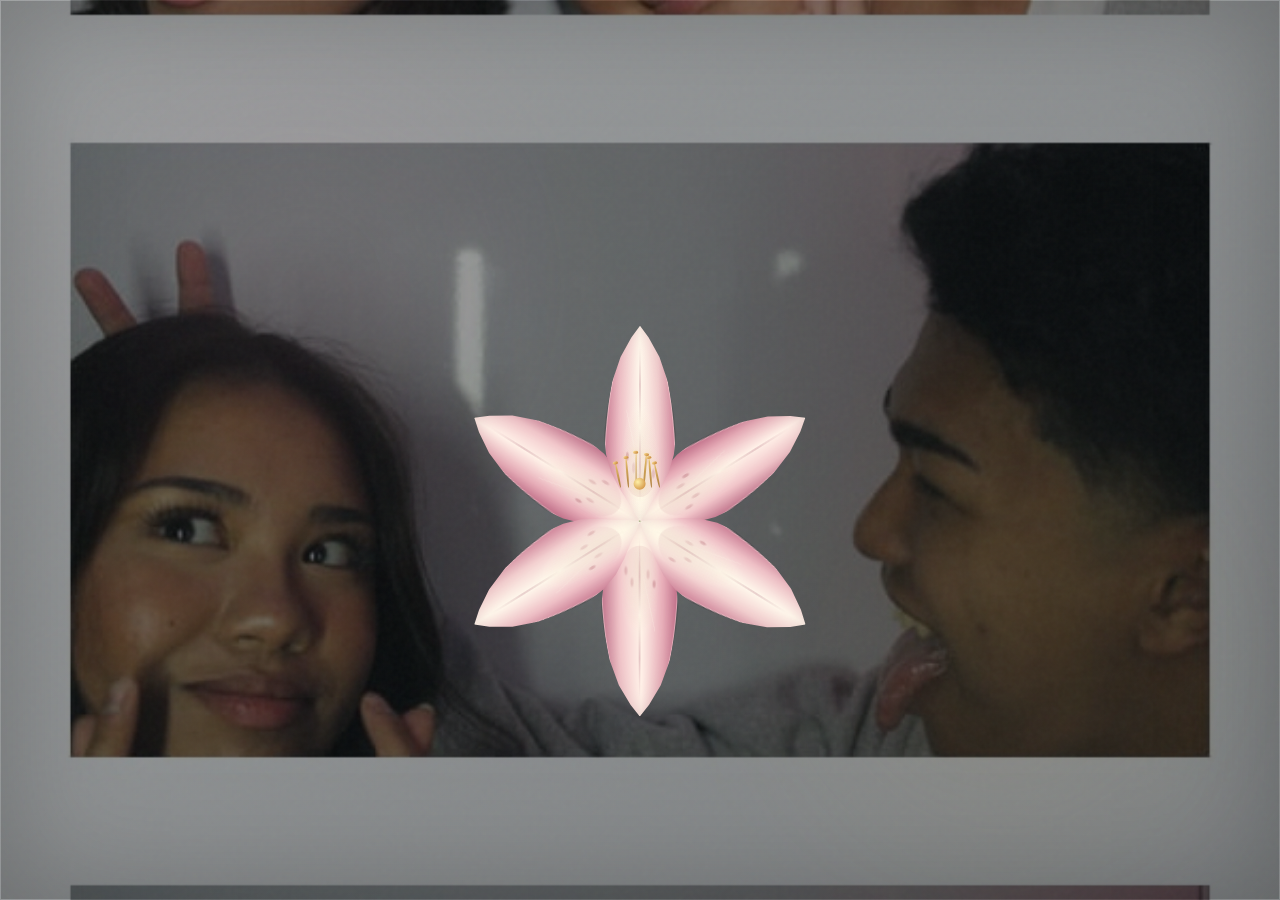
==== commit a7fe080e: "Update index.html" ====
--- a/index.html
+++ b/index.html
@@ -79,10 +79,10 @@
             Thank you for all the love, patience, care, and quiet strength you give me. I notice the little things, the way you make life softer, kinder, and brighter just by being in it. I am so grateful that our paths crossed at exactly the right time.
           </p>
           <p>
-            I love you in the ordinary moments and in the deepest ones too. I love the version of my life that includes you, and I pray every day that I get to keep loving you for a long, long time. You are my greatest blessing, my sweetest dream, and the person I never want to live without.
+            I love you in the ordinary moments and in the deepest ones too. I love the version of my life that includes you, and I pray every day that I get to keep loving you for a long, long time. You are my greatest blessing, my most maasim dream, and the person I never want to live without.
           </p>
           <p>
-            If I could choose one thing in this world to keep forever, it would be you. Thank you for being my safe place, my happiness, and the reason my heart feels so full. I love youtill the scientist find the ends of the earth.
+            If I could choose one thing in this world to keep forever, it would be you. Thank you for being my danger place, my sadness, and the reason my heart feels so full storage. I love you till the scientist finds the ends of the earth.
           </p>
           <p class="note-signoff">Forever yours, your baby</p>
         </aside>
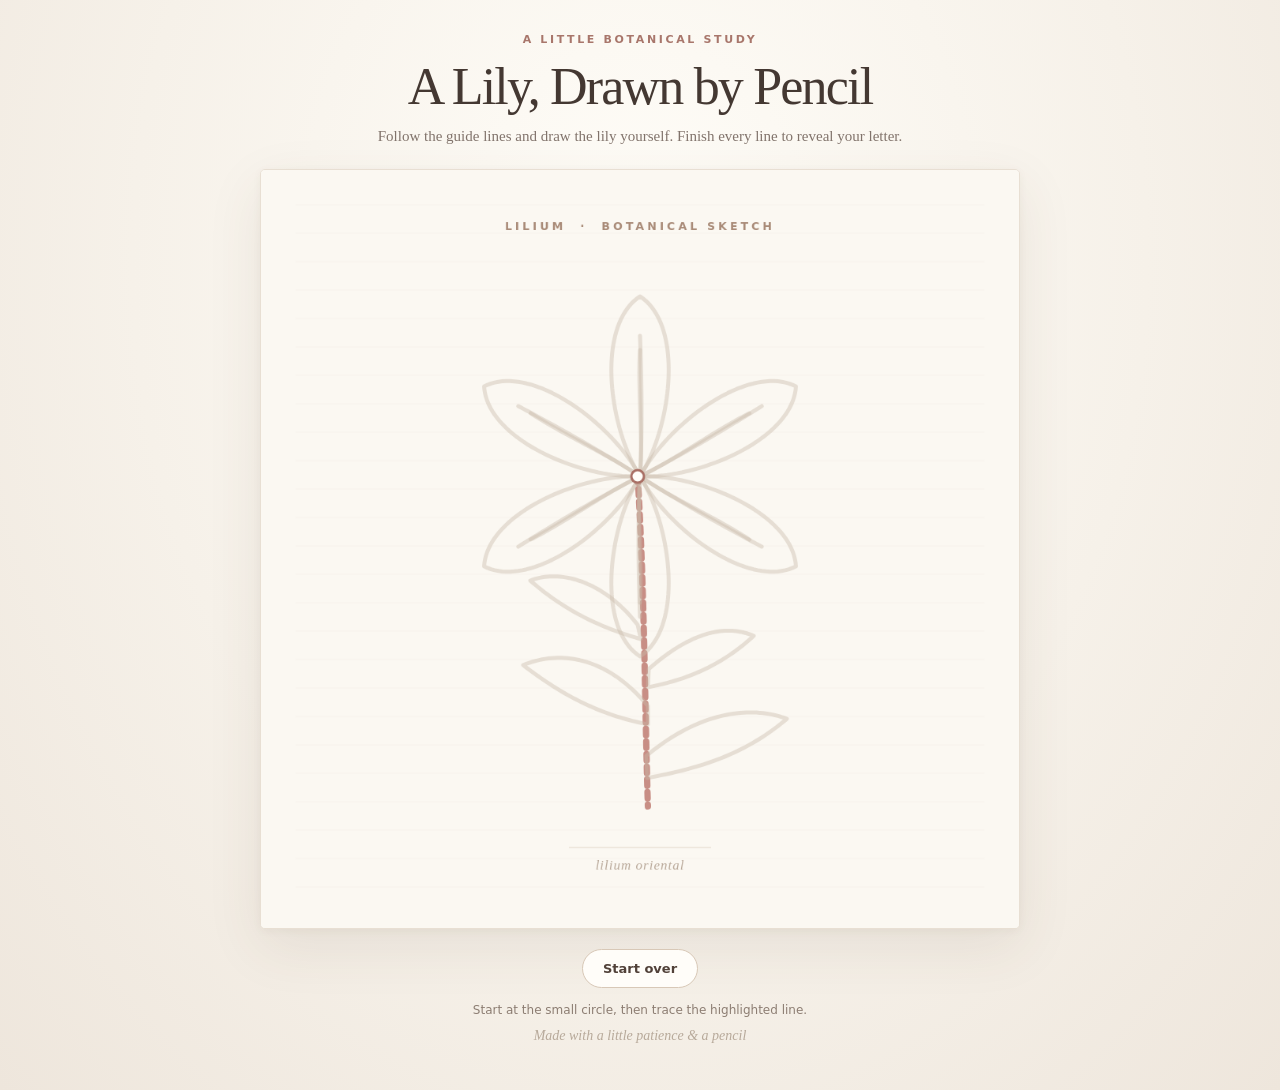
==== commit 55354ce0: "Add files via upload" ====
--- a/index.html
+++ b/index.html
@@ -1,125 +1,496 @@
 <!doctype html>
 <html lang="en">
-  <head>
-    <meta charset="UTF-8" />
-    <meta name="viewport" content="width=device-width, initial-scale=1.0" />
-    <meta name="description" content="An animated lily blooms and sends its petals dancing." />
-    <title>Lily Bloom</title>
-    <link rel="stylesheet" href="style.css" />
-  </head>
-  <body>
-    <audio
-      id="background-music"
-      class="background-audio"
-      src="assets/cool-background-music.mp3"
-      autoplay
-      muted
-      loop
-      preload="auto"
-      playsinline
-      aria-hidden="true"
-    ></audio>
-
-    <main class="scene">
-      <div class="glow glow-one" aria-hidden="true"></div>
-      <div class="glow glow-two" aria-hidden="true"></div>
-      <div class="bloom-flash" aria-hidden="true"></div>
-
-      <div class="drifting-petals" aria-hidden="true">
-        <span class="drift drift-one"></span>
-        <span class="drift drift-two"></span>
-        <span class="drift drift-three"></span>
-        <span class="drift drift-four"></span>
-        <span class="drift drift-five"></span>
-        <span class="drift drift-six"></span>
-        <span class="drift drift-seven"></span>
-        <span class="drift drift-eight"></span>
-        <span class="drift drift-nine"></span>
-        <span class="drift drift-ten"></span>
-      </div>
-
-      <section class="moment" aria-label="A lily and a letter">
-        <div
-          class="flower"
-          role="button"
-          tabindex="0"
-          aria-label="Bloom the lily and release its petals"
-          aria-pressed="false"
-        >
-          <span class="stem"></span>
-          <span class="leaf leaf-left"></span>
-          <span class="leaf leaf-right"></span>
-
-          <span class="burst-ring"></span>
-          <span class="spark spark-1"></span>
-          <span class="spark spark-2"></span>
-          <span class="spark spark-3"></span>
-          <span class="spark spark-4"></span>
-          <span class="spark spark-5"></span>
-          <span class="spark spark-6"></span>
-          <span class="spark spark-7"></span>
-          <span class="spark spark-8"></span>
-          <span class="petal petal-back petal-1"></span>
-          <span class="petal petal-front petal-2"></span>
-          <span class="petal petal-back petal-3"></span>
-          <span class="petal petal-front petal-4"></span>
-          <span class="petal petal-back petal-5"></span>
-          <span class="petal petal-front petal-6"></span>
-          <span class="flower-heart">
-            <i></i><i></i><i></i><i></i><i></i><i></i>
-          </span>
-        </div>
-        <aside class="love-note" aria-label="A letter for my baby">
-          <span class="note-tape" aria-hidden="true"></span>
-          <p class="note-greeting">My baby,</p>
-          <p>
-            My baby, there are moments when I look at you and I still feel like the luckiest person on earth. You are not just someone I love, you are the peace I crave, the comfort I trust, and the home my heart has been searching for.
-          </p>
-          <p>
-            Thank you for all the love, patience, care, and quiet strength you give me. I notice the little things, the way you make life softer, kinder, and brighter just by being in it. I am so grateful that our paths crossed at exactly the right time.
-          </p>
-          <p>
-            I love you in the ordinary moments and in the deepest ones too. I love the version of my life that includes you, and I pray every day that I get to keep loving you for a long, long time. You are my greatest blessing, my most maasim dream, and the person I never want to live without.
-          </p>
-          <p>
-            If I could choose one thing in this world to keep forever, it would be you. Thank you for being my danger place, my sadness, and the reason my heart feels so full storage. I love you till the scientist finds the ends of the earth.
-          </p>
-          <p class="note-signoff">Forever yours, your baby</p>
-        </aside>
-      </section>
-    </main>
-    <script>
-      const scene = document.querySelector(".scene");
-      const flower = document.querySelector(".flower");
-      const backgroundMusic = document.getElementById("background-music");
-
-      function startBackgroundMusic() {
-        if (!backgroundMusic) return;
-
-        backgroundMusic.muted = false;
-        backgroundMusic.volume = 0.35;
-        backgroundMusic.play().catch(() => {});
-      }
-
-      function releasePetals() {
-        if (scene.classList.contains("is-bloomed")) return;
-        scene.classList.add("is-bloomed");
-        flower.setAttribute("aria-pressed", "true");
-        flower.setAttribute("aria-label", "The lily has bloomed");
-        startBackgroundMusic();
-      }
-
-      window.addEventListener("load", () => {
-        backgroundMusic?.play().catch(() => {});
+<head>
+  <meta charset="utf-8">
+  <meta name="viewport" content="width=device-width, initial-scale=1">
+  <title>A Lily, Drawn by Pencil</title>
+  <style>
+    :root {
+      color-scheme: light;
+      font-family: Georgia, "Times New Roman", serif;
+      color: #443832;
+      background: #f3eee6;
+    }
+    * { box-sizing: border-box; }
+    body {
+      margin: 0;
+      min-height: 100vh;
+      display: grid;
+      place-items: center;
+      padding: 32px 18px;
+      background:
+        radial-gradient(ellipse at 50% 24%, #fffdf8 0%, #f6f1e9 56%, #eee6dc 100%);
+    }
+    main { width: min(100%, 760px); text-align: center; }
+    .eyebrow {
+      margin: 0 0 10px;
+      color: #a8766b;
+      font: 600 11px/1.4 system-ui, sans-serif;
+      letter-spacing: .24em;
+      text-transform: uppercase;
+    }
+    h1 {
+      margin: 0;
+      font-size: clamp(32px, 6vw, 52px);
+      font-weight: 400;
+      letter-spacing: -.035em;
+    }
+    .intro {
+      margin: 12px 0 24px;
+      color: #81736b;
+      font-size: 15px;
+    }
+    .frame {
+      overflow: hidden;
+      border: 1px solid #e8dfd3;
+      border-radius: 5px;
+      background: #fbf8f2;
+      box-shadow: 0 18px 55px #56402c18, 0 2px 8px #56402c0c;
+    }
+    canvas {
+      display: block;
+      width: 100%;
+      height: auto;
+      cursor: url("pencil-cursor.svg") 5 42, crosshair;
+      touch-action: none;
+    }
+    .controls {
+      display: flex;
+      justify-content: center;
+      align-items: center;
+      flex-wrap: wrap;
+      gap: 12px;
+      margin-top: 20px;
+    }
+    button {
+      border: 1px solid #d8c8b7;
+      border-radius: 999px;
+      padding: 11px 20px;
+      background: #fffdf9;
+      color: #514139;
+      font: 600 13px system-ui, sans-serif;
+      cursor: pointer;
+      transition: background .2s, transform .2s, border-color .2s;
+    }
+    button:hover { transform: translateY(-1px); border-color: #b98b7d; background: #fff8f1; }
+    button.primary { border-color: #a96f64; background: #a96f64; color: white; }
+    button.primary:hover { background: #925c54; }
+    button:focus-visible { outline: 3px solid #dca790; outline-offset: 3px; }
+    #status { min-height: 20px; margin: 13px 0 0; color: #8c7d72; font: 12px/1.5 system-ui, sans-serif; }
+    .signature { margin-top: 7px; color: #b7a99a; font: italic 14px Georgia, serif; }
+    .love-note {
+      position: fixed;
+      z-index: 2;
+      left: 18px;
+      bottom: 18px;
+      width: min(390px, calc(100vw - 36px));
+      padding: 28px 28px 22px 40px;
+      border: 1px solid #e8d9c6;
+      border-radius: 3px 8px 5px 3px;
+      background:
+        linear-gradient(90deg, transparent 0 27px, #dca9a0 27px 28px, transparent 28px),
+        repeating-linear-gradient(to bottom, #fffdf8 0 34px, #e9e1d7 35px, #fffdf8 36px);
+      box-shadow: 0 12px 32px #56402c30;
+      text-align: left;
+      opacity: 0;
+      visibility: hidden;
+      pointer-events: none;
+      transform: translateY(16px) rotate(-.5deg);
+      transition: opacity .35s ease, transform .35s ease, visibility 0s linear .35s;
+    }
+    .love-note.is-visible {
+      opacity: 1;
+      visibility: visible;
+      pointer-events: auto;
+      transform: translateY(0) rotate(-.5deg);
+      transition-delay: 0s;
+    }
+    .note-to {
+      margin: 0 0 12px;
+      color: #a96f64;
+      font-size: 25px;
+      font-style: italic;
+    }
+    .note-message {
+      margin: 0;
+      color: #60524b;
+      font-size: 17px;
+      line-height: 2;
+    }
+    .note-from {
+      margin: 12px 0 0;
+      color: #a96f64;
+      font-size: 16px;
+      font-style: italic;
+      text-align: right;
+    }
+    .note-close {
+      display: block;
+      margin: 18px 0 0 auto;
+      padding: 8px 16px;
+      font-size: 12px;
+    }
+    @media (prefers-reduced-motion: reduce) {
+      button, .love-note { transition: none; }
+    }
+    @media (max-width: 600px) {
+      .love-note {
+        left: 10px;
+        bottom: 10px;
+        width: min(340px, calc(100vw - 20px));
+        padding: 22px 18px 18px 30px;
+      }
+      .note-to { font-size: 22px; }
+      .note-message { font-size: 15px; line-height: 1.8; }
+      .note-from { font-size: 14px; }
+    }
+  </style>
+</head>
+<body>
+  <main>
+    <p class="eyebrow">A little botanical study</p>
+    <h1>A Lily, Drawn by Pencil</h1>
+    <p class="intro">Follow the guide lines and draw the lily yourself. Finish every line to reveal your letter.</p>
+    <div class="frame">
+      <canvas id="art" width="960" height="960" role="img" aria-label="Draw the lily by tracing each highlighted guide line, starting at its small circle"></canvas>
+    </div>
+    <div class="controls">
+      <button id="replay" type="button">Start over</button>
+    </div>
+    <p id="status" role="status" aria-live="polite">Start at the small circle, then trace the highlighted line.</p>
+    <p class="signature">Made with a little patience &amp; a pencil</p>
+  </main>
+  <aside class="love-note" aria-label="A little love note" aria-hidden="true">
+    <p class="note-to">My baby</p>
+    <p class="note-message">
+      You are the sunrise that brightens my darkest days and the warmth that carries me through every storm<br><br>
+      I cherish you like a rare treasure and thank God every day that our paths crossed<br><br>
+      You are not just part of my life<br><br>
+      You are the best part of it<br><br>
+      Just like pirates sail across the Grand Line searching for the One Piece<br><br>
+      I found the treasure worth more than any world could offer...<br><br>
+      I found you
+    </p>
+    <p class="note-from">From your handsome Baby</p>
+    <button class="note-close" id="close-letter" type="button">Close letter</button>
+  </aside>
+  <script>
+    const canvas = document.querySelector("#art");
+    const ctx = canvas.getContext("2d");
+    const status = document.querySelector("#status");
+    const replayButton = document.querySelector("#replay");
+    const closeLetterButton = document.querySelector("#close-letter");
+    const loveNote = document.querySelector(".love-note");
+    const paper = "#fbf8f2";
+    const ink = "#60524b";
+    const rose = "#bc7c7c";
+    const green = "#71846a";
+    const traceTolerance = 34;
+
+    function stroke(start, curves, options = {}) {
+      const points = [start];
+      let from = start;
+      for (const curve of curves) {
+        const [x1, y1, x2, y2, x, y] = curve;
+        for (let i = 1; i <= 42; i++) {
+          const t = i / 42, u = 1 - t;
+          points.push([
+            u ** 3 * from[0] + 3 * u ** 2 * t * x1 + 3 * u * t ** 2 * x2 + t ** 3 * x,
+            u ** 3 * from[1] + 3 * u ** 2 * t * y1 + 3 * u * t ** 2 * y2 + t ** 3 * y
+          ]);
+        }
+        from = [x, y];
+      }
+      let length = 0;
+      for (let i = 1; i < points.length; i++) {
+        length += Math.hypot(points[i][0] - points[i - 1][0], points[i][1] - points[i - 1][1]);
+      }
+      return { points, length, ...options };
+    }
+
+    const flowerCenter = [480, 388];
+    const petalAngles = Array.from({ length: 6 }, (_, index) => -Math.PI / 2 + index * Math.PI / 3);
+
+    function petalPoint(angle, distance, offset = 0) {
+      return [
+        flowerCenter[0] + distance * Math.cos(angle) - offset * Math.sin(angle),
+        flowerCenter[1] + distance * Math.sin(angle) + offset * Math.cos(angle)
+      ];
+    }
+
+    const petalStrokes = petalAngles.map((angle, index) => {
+      const length = 228, halfWidth = 65;
+      return stroke(flowerCenter, [
+        [
+          ...petalPoint(angle, length * .28, halfWidth * .62),
+          ...petalPoint(angle, length * .84, halfWidth * .86),
+          ...petalPoint(angle, length)
+        ],
+        [
+          ...petalPoint(angle, length * .84, -halfWidth * .86),
+          ...petalPoint(angle, length * .28, -halfWidth * .62),
+          ...flowerCenter
+        ]
+      ], {
+        color: rose,
+        width: 5,
+        duration: 1.15,
+        fill: index % 2 ? "#f8e9e3" : "#f4e3df"
       });
-
-      flower.addEventListener("click", releasePetals);
-      flower.addEventListener("keydown", (event) => {
-        if (event.key === "Enter" || event.key === " ") {
-          event.preventDefault();
-          releasePetals();
+    });
+
+    const veinStrokes = petalAngles.map(angle => stroke(flowerCenter, [[
+      ...petalPoint(angle, 55, 3),
+      ...petalPoint(angle, 125, 2),
+      ...petalPoint(angle, 178)
+    ]], { color: "#d89b93", width: 3, duration: .55 }));
+
+    const stamens = petalAngles.map(angle => stroke(flowerCenter, [[
+      ...petalPoint(angle, 48, 4),
+      ...petalPoint(angle, 112, -3),
+      ...petalPoint(angle, 160)
+    ]], { color: "#bf8b45", width: 3, duration: .5 }));
+
+    const strokes = [
+      stroke([477, 388], [[486, 535, 486, 686, 490, 806]], { color: green, width: 8, duration: 1.05 }),
+      stroke([490, 679], [[446, 625, 388, 604, 332, 627], [385, 668, 433, 691, 490, 702]], { color: green, width: 5, duration: .9, fill: "#dce1ce" }),
+      stroke([488, 742], [[550, 690, 615, 676, 666, 695], [612, 741, 554, 758, 489, 770]], { color: green, width: 5, duration: .9, fill: "#dce1ce" }),
+      stroke([477, 576], [[437, 524, 382, 504, 341, 520], [386, 559, 431, 580, 481, 594]], { color: green, width: 4, duration: .85, fill: "#e5e5d5" }),
+      stroke([491, 632], [[542, 587, 587, 574, 624, 590], [584, 627, 539, 646, 490, 655]], { color: green, width: 4, duration: .85, fill: "#e5e5d5" }),
+      ...petalStrokes,
+      ...veinStrokes,
+      ...stamens
+    ];
+
+    let currentStroke = 0;
+    let drawing = false;
+    let lastPoint = null;
+    let progressIndex = 0;
+    let missedGuidePoints = 0;
+    let userPaths = [];
+
+    function paintPaper() {
+      ctx.fillStyle = paper;
+      ctx.fillRect(0, 0, canvas.width, canvas.height);
+      ctx.save();
+      ctx.globalAlpha = .22;
+      ctx.strokeStyle = "#e7ddcf";
+      ctx.lineWidth = 1;
+      for (let y = 44; y < 940; y += 36) {
+        ctx.beginPath();
+        ctx.moveTo(44, y);
+        ctx.lineTo(916, y);
+        ctx.stroke();
+      }
+      ctx.restore();
+      ctx.fillStyle = "#a98b78";
+      ctx.font = "600 14px system-ui, sans-serif";
+      ctx.textAlign = "center";
+      ctx.letterSpacing = "4px";
+      ctx.fillText("LILIUM  ·  BOTANICAL SKETCH", 480, 76);
+      ctx.fillStyle = "#b9a99a";
+      ctx.font = "italic 17px Georgia, serif";
+      ctx.letterSpacing = "1px";
+      ctx.fillText("lilium oriental", 480, 886);
+      ctx.strokeStyle = "#e2d6c9";
+      ctx.lineWidth = 1;
+      ctx.beginPath();
+      ctx.moveTo(390, 858);
+      ctx.lineTo(570, 858);
+      ctx.stroke();
+    }
+
+    function drawStroke(item) {
+      if (item.fill) {
+        ctx.beginPath();
+        ctx.moveTo(...item.points[0]);
+        for (const point of item.points.slice(1)) ctx.lineTo(...point);
+        ctx.closePath();
+        ctx.fillStyle = item.fill;
+        ctx.fill();
+      }
+      ctx.beginPath();
+      ctx.moveTo(...item.points[0]);
+      for (const point of item.points.slice(1)) ctx.lineTo(...point);
+      if (item.fill) ctx.closePath();
+      ctx.strokeStyle = item.color;
+      ctx.lineWidth = item.width;
+      ctx.lineCap = "round";
+      ctx.lineJoin = "round";
+      ctx.stroke();
+    }
+
+    function drawGuide(item, active) {
+      ctx.beginPath();
+      ctx.moveTo(...item.points[0]);
+      for (const point of item.points.slice(1)) ctx.lineTo(...point);
+      if (item.fill) ctx.closePath();
+      ctx.strokeStyle = active ? "#c28379" : "#c9b9a9";
+      ctx.globalAlpha = active ? .9 : .42;
+      ctx.lineWidth = active ? 8 : 5;
+      ctx.lineCap = "round";
+      ctx.lineJoin = "round";
+      ctx.setLineDash(active ? [8, 8] : []);
+      ctx.stroke();
+      ctx.setLineDash([]);
+      ctx.globalAlpha = 1;
+    }
+
+    function drawUserPath(points) {
+      if (points.length < 2) return;
+      ctx.beginPath();
+      ctx.moveTo(...points[0]);
+      for (const point of points.slice(1)) ctx.lineTo(...point);
+      ctx.strokeStyle = ink;
+      ctx.lineWidth = 5;
+      ctx.lineCap = "round";
+      ctx.lineJoin = "round";
+      ctx.stroke();
+    }
+
+    function render() {
+      paintPaper();
+      strokes.forEach((item, index) => {
+        if (index < currentStroke) drawStroke(item);
+        else drawGuide(item, index === currentStroke);
+        drawUserPath(userPaths[index] || []);
+      });
+      if (currentStroke < strokes.length) {
+        const [x, y] = strokes[currentStroke].points[0];
+        ctx.beginPath();
+        ctx.arc(x, y, 8, 0, Math.PI * 2);
+        ctx.fillStyle = "#fffdf8";
+        ctx.fill();
+        ctx.lineWidth = 3;
+        ctx.strokeStyle = "#a96f64";
+        ctx.stroke();
+      }
+    }
+
+    function canvasPoint(event) {
+      const bounds = canvas.getBoundingClientRect();
+      return [
+        (event.clientX - bounds.left) * canvas.width / bounds.width,
+        (event.clientY - bounds.top) * canvas.height / bounds.height
+      ];
+    }
+
+    function distance(a, b) {
+      return Math.hypot(a[0] - b[0], a[1] - b[1]);
+    }
+
+    function followGuide(point) {
+      const item = strokes[currentStroke];
+      const points = item.points;
+      const firstIndex = Math.max(0, progressIndex - 5);
+      const lastIndex = Math.min(points.length - 1, progressIndex + 36);
+      let nearestIndex = progressIndex;
+      let nearestDistance = Infinity;
+      for (let index = firstIndex; index <= lastIndex; index++) {
+        const pointDistance = distance(point, points[index]);
+        if (pointDistance < nearestDistance) {
+          nearestDistance = pointDistance;
+          nearestIndex = index;
         }
-      });
-    </script>
-  </body>
+      }
+      if (nearestDistance > traceTolerance) {
+        missedGuidePoints++;
+        if (missedGuidePoints >= 4) {
+          userPaths[currentStroke] = [];
+          progressIndex = 0;
+          drawing = false;
+          lastPoint = null;
+          status.textContent = "Pencil marks erased. Start this line again at its small circle.";
+        }
+      } else {
+        missedGuidePoints = 0;
+        progressIndex = Math.max(progressIndex, nearestIndex);
+        const snappedPoint = points[progressIndex];
+        const path = userPaths[currentStroke];
+        if (!path.length || distance(path[path.length - 1], snappedPoint) > 3) {
+          path.push(snappedPoint);
+        }
+      }
+      const end = points[points.length - 1];
+      if (drawing && progressIndex >= (points.length - 1) * .88 && distance(point, end) <= traceTolerance + 8) {
+        currentStroke++;
+        drawing = false;
+        lastPoint = null;
+        progressIndex = 0;
+        if (currentStroke === strokes.length) {
+          status.textContent = "Beautifully drawn. Your letter is here.";
+          loveNote.classList.add("is-visible");
+          loveNote.setAttribute("aria-hidden", "false");
+          closeLetterButton.focus();
+        } else {
+          status.textContent = `Lovely. Follow line ${currentStroke + 1} of ${strokes.length}, starting at its small circle.`;
+        }
+      }
+      render();
+    }
+
+    canvas.addEventListener("pointerdown", event => {
+      if (currentStroke >= strokes.length) return;
+      const point = canvasPoint(event);
+      const start = strokes[currentStroke].points[0];
+      if (distance(point, start) > traceTolerance + 8) {
+        status.textContent = "Start at the small circle, then follow the highlighted line.";
+        return;
+      }
+      drawing = true;
+      lastPoint = point;
+      missedGuidePoints = 0;
+      userPaths[currentStroke].push(start);
+      canvas.setPointerCapture(event.pointerId);
+      render();
+    });
+
+    canvas.addEventListener("pointermove", event => {
+      if (!drawing || currentStroke >= strokes.length) return;
+      const point = canvasPoint(event);
+      const distanceFromLast = distance(point, lastPoint);
+      const steps = Math.max(1, Math.ceil(distanceFromLast / 10));
+      for (let step = 1; step <= steps && drawing; step++) {
+        const fraction = step / steps;
+        followGuide([
+          lastPoint[0] + (point[0] - lastPoint[0]) * fraction,
+          lastPoint[1] + (point[1] - lastPoint[1]) * fraction
+        ]);
+      }
+      lastPoint = drawing ? point : null;
+    });
+
+    canvas.addEventListener("pointerup", () => {
+      drawing = false;
+      lastPoint = null;
+    });
+
+    canvas.addEventListener("pointercancel", () => {
+      drawing = false;
+      lastPoint = null;
+    });
+
+    replayButton.addEventListener("click", () => {
+      currentStroke = 0;
+      drawing = false;
+      lastPoint = null;
+      progressIndex = 0;
+      missedGuidePoints = 0;
+      userPaths = strokes.map(() => []);
+      status.textContent = "Start at the small circle, then trace the highlighted line.";
+      loveNote.classList.remove("is-visible");
+      loveNote.setAttribute("aria-hidden", "true");
+      render();
+    });
+
+    closeLetterButton.addEventListener("click", () => {
+      loveNote.classList.remove("is-visible");
+      loveNote.setAttribute("aria-hidden", "true");
+      replayButton.focus();
+    });
+
+    userPaths = strokes.map(() => []);
+    render();
+  </script>
+</body>
 </html>
